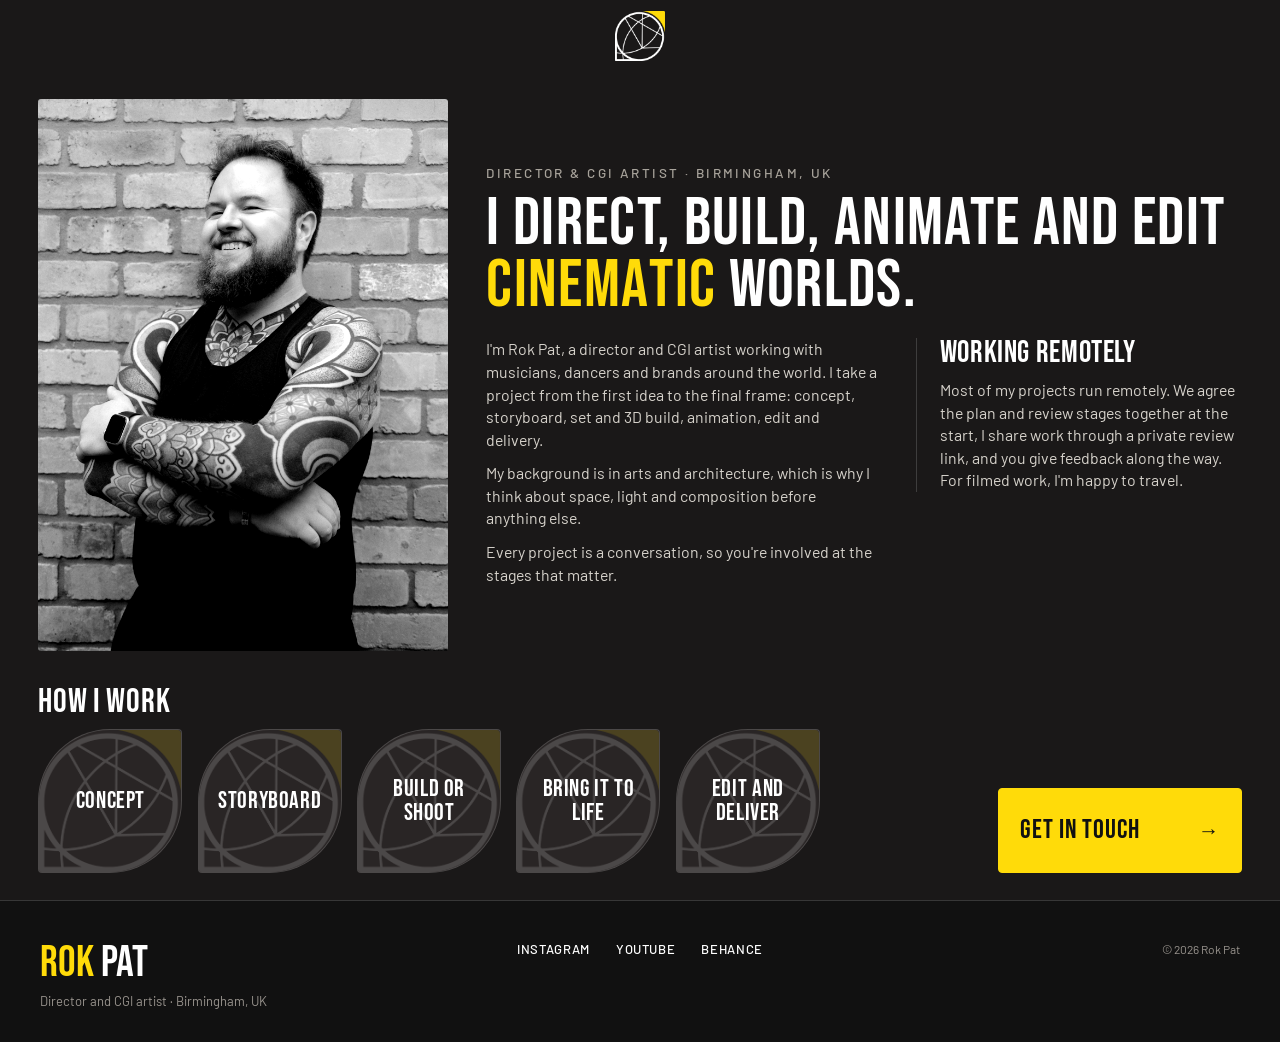
==== about.html @ b235515a "Bring the About process into one desktop screen" ====
<!doctype html>
<html lang="en">
<head>
  <meta charset="utf-8" />
  <meta name="viewport" content="width=device-width, initial-scale=1, viewport-fit=cover" />
  <meta name="theme-color" content="#1A1818" />
  <meta name="description" content="About Rok Pat, director and CGI artist based in Birmingham, UK." />
  <title>About | Rok Pat</title>
  <link rel="canonical" href="https://goreadyconsulting.github.io/Rokpat/about.html" />
  <meta property="og:type" content="website" />
  <meta property="og:site_name" content="Rok Pat" />
  <meta property="og:title" content="About | Rok Pat" />
  <meta property="og:description" content="Meet Rok Pat, a Birmingham-based director and CGI artist, and learn about his process." />
  <meta property="og:url" content="https://goreadyconsulting.github.io/Rokpat/about.html" />
  <meta property="og:image" content="https://goreadyconsulting.github.io/Rokpat/assets/share/about.jpg" />
  <meta property="og:image:width" content="1200" />
  <meta property="og:image:height" content="630" />
  <meta property="og:image:alt" content="Black-and-white portrait of Rok Pat" />
  <meta name="twitter:card" content="summary_large_image" />
  <link rel="preconnect" href="https://fonts.googleapis.com">
  <link rel="preconnect" href="https://fonts.gstatic.com" crossorigin>
  <link href="https://fonts.googleapis.com/css2?family=Bebas+Neue&family=Barlow:wght@400;500;600&display=swap" rel="stylesheet">
  <link rel="stylesheet" href="style.css" />
  <link rel="stylesheet" href="about.css?v=20261108-process" />
  <link rel="stylesheet" href="desktop.css?v=20261107-desktop" />
</head>
<body class="about-page">
  <header class="site-header about-header">
    <nav class="about-nav" aria-label="Primary navigation">
      <div class="about-nav-group">
        <a href="work.html">Work</a>
        <a href="index.html#services">Services</a>
        <a href="about.html" aria-current="page">About</a>
      </div>
      <a class="about-mark" href="index.html" aria-label="Rok Pat home"><img src="assets/brand/rp-symbol.png" alt="Rok Pat" /></a>
      <div class="about-nav-group about-nav-right">
        <a href="index.html#clients">Clients</a>
        <a href="contact.html">Contact</a>
      </div>
    </nav>
    <button class="menu-button" type="button" aria-label="Open menu" aria-expanded="false"><span></span><span></span></button>
  </header>

  <div class="mobile-menu" aria-hidden="true">
    <a href="work.html">Work</a>
    <a href="index.html#services">Services</a>
    <a href="about.html">About</a>
    <a href="index.html#clients">Clients</a>
    <a href="contact.html">Contact</a>
  </div>

  <main>
    <section class="about-intro">
      <figure class="about-portrait" aria-label="Portrait of Rok Pat">
        <img src="assets/rok-pat-artist.jpg" width="1500" height="2020" alt="Rok Pat standing with crossed arms against a brick wall" />
      </figure>
      <div class="about-content">
        <header class="about-copy">
          <p class="about-eyebrow">Director &amp; CGI Artist · Birmingham, UK</p>
          <h1>I direct, build, animate and edit <em>cinematic</em> worlds.</h1>
        </header>
        <div class="about-bio">
          <p>I'm Rok Pat, a director and CGI artist working with musicians, dancers and brands around the world. I take a project from the first idea to the final frame: concept, storyboard, set and 3D build, animation, edit and delivery.</p>
          <p>My background is in arts and architecture, which is why I think about space, light and composition before anything else.</p>
          <p>Every project is a conversation, so you're involved at the stages that matter.</p>
        </div>
        <section class="about-remote" aria-labelledby="about-remote-title">
          <h2 id="about-remote-title">Working remotely</h2>
          <p>Most of my projects run remotely. We agree the plan and review stages together at the start, I share work through a private review link, and you give feedback along the way. For filmed work, I'm happy to travel.</p>
        </section>
      </div>

      <section class="about-process" aria-labelledby="about-process-title">
        <h2 id="about-process-title">How I work</h2>
        <ol class="process-steps" role="list">
          <li class="process-step" style="--step:0" tabindex="0" aria-labelledby="process-concept" aria-describedby="process-concept-detail">
            <div class="process-card">
              <h3 class="process-front" id="process-concept"><span>Concept</span></h3>
              <p class="process-back" id="process-concept-detail">We talk through your idea, references and goals.</p>
            </div>
          </li>
          <li class="process-step" style="--step:1" tabindex="0" aria-labelledby="process-storyboard" aria-describedby="process-storyboard-detail">
            <div class="process-card">
              <h3 class="process-front" id="process-storyboard"><span>Storyboard</span></h3>
              <p class="process-back" id="process-storyboard-detail">We map out the story before anything is built.</p>
            </div>
          </li>
          <li class="process-step" style="--step:2" tabindex="0" aria-labelledby="process-build" aria-describedby="process-build-detail">
            <div class="process-card">
              <h3 class="process-front" id="process-build"><span>Build or shoot</span></h3>
              <p class="process-back" id="process-build-detail">I build sets in 3D or in real life and shoot the footage.</p>
            </div>
          </li>
          <li class="process-step" style="--step:3" tabindex="0" aria-labelledby="process-animation" aria-describedby="process-animation-detail">
            <div class="process-card">
              <h3 class="process-front" id="process-animation"><span>Bring it to life</span></h3>
              <p class="process-back" id="process-animation-detail">I add animation, VFX, camera and lighting.</p>
            </div>
          </li>
          <li class="process-step" style="--step:4" tabindex="0" aria-labelledby="process-delivery" aria-describedby="process-delivery-detail">
            <div class="process-card">
              <h3 class="process-front" id="process-delivery"><span>Edit and deliver</span></h3>
              <p class="process-back" id="process-delivery-detail">I make the final edit in the formats you need.</p>
            </div>
          </li>
        </ol>
      </section>

      <a class="about-cta" href="contact.html" aria-label="Get in touch. Let's create together">
        <span class="about-cta-turn" aria-hidden="true">
          <span class="about-cta-face about-cta-front">Get in touch <span>→</span></span>
          <span class="about-cta-face about-cta-back">Let's create together <span>→</span></span>
        </span>
      </a>
    </section>
  </main>

  <footer class="about-footer">
    <div><strong><span>ROK</span> PAT</strong><small>Director and CGI artist · Birmingham, UK</small></div>
    <nav aria-label="Social links"><a href="https://www.instagram.com/rokpat.vc/" target="_blank" rel="noreferrer">Instagram</a><a href="https://www.youtube.com/c/RokPat" target="_blank" rel="noreferrer">YouTube</a><a href="https://www.behance.net/rokpat" target="_blank" rel="noreferrer">Behance</a></nav>
    <span>© <span data-copyright-year>2026</span> Rok Pat</span>
  </footer>

  <script src="site.js?v=20261107-desktop"></script>
</body>
</html>
---- style.css ----
:root{
  --bg:#f4f1ea;
  --ink:#111;
  --muted:#6f6b64;
  --line:#d7d2c9;
  --panel:#e9e4dc;
  --sans:"Montserrat",Arial,Helvetica,sans-serif;
  --ease:cubic-bezier(.22,.75,.22,1);
  --header:76px;
}
*{box-sizing:border-box}
html{scroll-behavior:smooth;background:var(--bg)}
body{margin:0;background:var(--bg);color:var(--ink);font-family:var(--sans);font-size:16px;line-height:1.4;overflow-x:hidden}
body.menu-open,body.modal-open{overflow:hidden}
a{color:inherit;text-decoration:none}
button,input,select,textarea{font:inherit;color:inherit}
button{cursor:pointer}
img{display:block;width:100%;height:100%;object-fit:cover}
::selection{background:var(--ink);color:var(--bg)}
.shell{width:min(calc(100% - 48px),1580px);margin-inline:auto}
.section{padding-top:82px}

.site-header{height:var(--header);width:100%;padding:0 24px;display:grid;grid-template-columns:auto 1fr;align-items:center;gap:36px;position:fixed;top:0;left:0;z-index:100;background:rgba(244,241,234,.94);backdrop-filter:blur(14px);border-bottom:1px solid rgba(17,17,17,.09);transition:box-shadow .25s var(--ease)}
.site-header.is-scrolled{box-shadow:0 8px 28px rgba(17,17,17,.05)}
.brand{font-weight:700;letter-spacing:.08em;font-size:13px;white-space:nowrap}
.nav{justify-self:end;display:flex;gap:22px;text-transform:uppercase;font-size:9px;letter-spacing:.1em;align-items:center}
.nav a{position:relative;padding:6px 0;white-space:nowrap}
.nav a:after{content:"";position:absolute;left:0;bottom:0;width:100%;height:1px;background:currentColor;transform:scaleX(0);transform-origin:right;transition:transform .3s var(--ease)}
.nav a:hover:after{transform:scaleX(1);transform-origin:left}
.menu-button{display:none;background:none;border:0;padding:8px;width:38px;height:38px}
.menu-button span{display:block;height:1px;background:var(--ink);margin:8px 0;transition:transform .3s var(--ease)}
.mobile-menu{position:fixed;inset:0;background:var(--ink);color:var(--bg);z-index:90;padding:104px 24px 28px;display:flex;flex-direction:column;transform:translateY(-100%);transition:transform .45s var(--ease);pointer-events:none}
.mobile-menu.is-open{transform:none;pointer-events:auto}
.mobile-menu a{font-size:clamp(30px,8vw,58px);font-weight:600;letter-spacing:-.045em;border-bottom:1px solid rgba(244,241,234,.18);padding:12px 0}

.reveal{opacity:0;transform:translateY(14px);transition:opacity .6s var(--ease),transform .6s var(--ease)}
.reveal.is-visible{opacity:1;transform:none}

.hero{padding-top:calc(var(--header) + 18px)}
.hero-grid{height:calc(100dvh - var(--header) - 34px);min-height:610px;max-height:920px;display:grid;grid-template-columns:repeat(12,minmax(0,1fr));grid-template-rows:repeat(2,minmax(0,1fr));gap:9px}
.hero-identity{grid-column:1/4;grid-row:1/3;background:var(--ink);color:var(--bg);padding:clamp(22px,2.6vw,44px);display:flex;flex-direction:column;justify-content:space-between;overflow:hidden}
.location,.role{margin:0;text-transform:uppercase;font-size:9px;letter-spacing:.14em;color:rgba(244,241,234,.62)}
.hero-identity h1{font-size:clamp(76px,9vw,162px);line-height:.72;letter-spacing:-.075em;font-weight:700;margin:auto 0 auto -5px}
.role{line-height:1.65;max-width:250px}
.hero-card{position:relative;overflow:hidden;border:0;padding:0;background:#161616;text-align:left;min-width:0}
.hero-card:after{content:"";position:absolute;inset:0;background:linear-gradient(180deg,transparent 46%,rgba(0,0,0,.62));pointer-events:none}
.hero-card img{transition:transform .75s var(--ease),filter .75s var(--ease);filter:saturate(.92)}
.hero-card:hover img{transform:scale(1.024);filter:saturate(1)}
.hero-main{grid-column:4/10;grid-row:1/3}
.hero-a{grid-column:10/13;grid-row:1/2}
.hero-b{grid-column:10/12;grid-row:2/3}
.hero-c{grid-column:12/13;grid-row:2/3}
.hero-card-meta{position:absolute;left:15px;right:15px;bottom:13px;z-index:2;color:#fff;display:flex;justify-content:space-between;align-items:flex-end;gap:12px}
.hero-card-meta strong{font-size:11px;font-weight:600;letter-spacing:-.01em}
.hero-card-meta small{font-size:7px;text-transform:uppercase;letter-spacing:.1em;color:rgba(255,255,255,.72);text-align:right}
.hero-small .hero-card-meta{display:block}
.hero-small .hero-card-meta small{display:block;text-align:left;margin-top:4px}
.hero-c .hero-card-meta small{display:none}
.hero-play{position:absolute;top:15px;right:15px;z-index:2;color:white;font-size:8px;text-transform:uppercase;letter-spacing:.11em;border-bottom:1px solid rgba(255,255,255,.65);padding-bottom:2px}

.section-head{border-top:1px solid var(--ink);padding-top:12px;margin-bottom:18px;display:flex;align-items:flex-end;justify-content:space-between;gap:24px}
.section-head h2{font-size:clamp(34px,4vw,64px);line-height:1;font-weight:600;letter-spacing:-.045em;margin:0}
.section-head>a,.work-tools>a{font-size:9px;text-transform:uppercase;letter-spacing:.1em;border-bottom:1px solid currentColor;padding-bottom:3px}
.work-tools{display:flex;align-items:center;gap:24px}
.filters{display:flex;align-items:center;gap:8px;flex-wrap:wrap}
.filter-button{border:1px solid var(--line);background:transparent;padding:6px 9px;font-size:8px;text-transform:uppercase;letter-spacing:.09em}
.filter-button.is-active{background:var(--ink);color:var(--bg);border-color:var(--ink)}

.work-browser{position:relative;min-height:680px;background:#0b0b0b;color:#fff;overflow:hidden}
.work-preview{position:absolute;inset:0;overflow:hidden;background:#0b0b0b}
.work-preview img,.work-preview iframe{position:absolute;inset:0;width:100%;height:100%;border:0;object-fit:cover}
.work-preview img{opacity:1;transform:scale(1.01);transition:opacity .35s ease,transform 1.2s var(--ease)}
.work-preview iframe{opacity:0;pointer-events:none;transition:opacity .35s ease;transform:scale(1.18)}
.work-preview.is-video img{opacity:0}
.work-preview.is-video iframe{opacity:1}
.work-preview-shade{position:absolute;inset:0;background:linear-gradient(90deg,rgba(0,0,0,.86) 0%,rgba(0,0,0,.72) 38%,rgba(0,0,0,.28) 64%,rgba(0,0,0,.42) 100%),linear-gradient(180deg,rgba(0,0,0,.08),rgba(0,0,0,.42));z-index:1}
.work-list{position:relative;z-index:2;min-height:680px;padding-top:86px;padding-bottom:120px;display:flex;flex-direction:column;justify-content:center;align-items:flex-start}
.work-row{width:min(760px,58%);border:0;border-bottom:1px solid rgba(255,255,255,.22);background:transparent;color:rgba(255,255,255,.5);padding:18px 0;display:grid;grid-template-columns:minmax(0,1fr) 190px 44px;gap:20px;align-items:center;text-align:left;transition:color .25s ease,padding-left .25s var(--ease),opacity .25s ease}
.work-row:first-child{border-top:1px solid rgba(255,255,255,.22)}
.work-row:hover,.work-row:focus-visible,.work-row.is-active{color:#fff;padding-left:12px;outline:none}
.work-row.is-filtered{display:none}
.work-row-title{font-size:clamp(25px,2.8vw,46px);letter-spacing:-.045em;font-weight:500;line-height:1}
.work-row span:nth-child(2),.work-row span:nth-child(3){font-size:8px;text-transform:uppercase;letter-spacing:.11em}
.work-preview-meta{position:absolute;z-index:3;left:50%;transform:translateX(-50%);bottom:24px;display:flex;justify-content:space-between;align-items:flex-end;color:#fff;pointer-events:none}
.work-preview-meta>div{margin-left:auto;margin-right:24px;text-align:right;max-width:360px}
.work-preview-meta strong{display:block;font-size:17px;font-weight:600;letter-spacing:-.02em}
.work-preview-meta span{display:block;margin-top:5px;font-size:8px;text-transform:uppercase;letter-spacing:.11em;color:rgba(255,255,255,.62)}
.preview-play{pointer-events:auto;border:1px solid rgba(255,255,255,.55);background:rgba(0,0,0,.28);color:#fff;padding:11px 15px;text-transform:uppercase;font-size:8px;letter-spacing:.11em;backdrop-filter:blur(8px)}
.mobile-work{display:none}

.service-grid{display:grid;grid-template-columns:repeat(5,minmax(0,1fr));border-top:1px solid var(--line);border-left:1px solid var(--line)}
.service-card{min-height:176px;padding:18px;display:flex;flex-direction:column;justify-content:space-between;border-right:1px solid var(--line);border-bottom:1px solid var(--line)}
.service-card h3{font-size:clamp(19px,1.8vw,28px);line-height:1.05;letter-spacing:-.035em;font-weight:500;margin:0}
.service-card p{font-size:11px;line-height:1.55;color:var(--muted);margin:36px 0 0;max-width:210px}

.client-grid{display:grid;grid-template-columns:repeat(4,1fr);border-top:1px solid var(--line);border-left:1px solid var(--line)}
.client-grid>div{min-height:86px;display:flex;align-items:center;padding:16px;border-right:1px solid var(--line);border-bottom:1px solid var(--line);font-size:12px;font-weight:600;letter-spacing:-.015em}
.collab-grid{display:grid;grid-template-columns:1fr 1fr;gap:9px;margin-top:9px}
.collab-feature{display:block}
.collab-image{aspect-ratio:16/8;overflow:hidden;background:#ddd}
.collab-image img{transition:transform .65s var(--ease)}
.collab-feature:hover img{transform:scale(1.018)}
.collab-meta{display:flex;justify-content:space-between;gap:20px;padding:10px 0 0;border-top:1px solid var(--line);margin-top:8px}
.collab-meta strong{font-size:13px}
.collab-meta span{font-size:8px;text-transform:uppercase;letter-spacing:.1em;color:var(--muted)}

.testimonials{margin-top:82px;padding:0 0 82px;background:var(--ink);color:var(--bg)}
.testimonials .section-head{border-top-color:rgba(244,241,234,.25)}
.testimonial-stage{min-height:360px;position:relative;padding:30px 0 70px}
.testimonial{position:absolute;inset:30px 0 70px;display:flex;flex-direction:column;justify-content:center;opacity:0;transform:translateY(8px);pointer-events:none;transition:opacity .35s ease,transform .35s var(--ease)}
.testimonial.is-active{opacity:1;transform:none;pointer-events:auto}
.testimonial blockquote{margin:0;max-width:1120px;font-size:clamp(38px,5.5vw,88px);line-height:.98;letter-spacing:-.055em;font-weight:500}
.testimonial p{margin:24px 0 0;font-size:9px;text-transform:uppercase;letter-spacing:.11em;color:rgba(244,241,234,.55)}
.testimonial-controls{position:absolute;right:0;bottom:0;display:flex;gap:8px}
.testimonial-controls button{width:42px;height:42px;border:1px solid rgba(244,241,234,.28);background:transparent;color:var(--bg);font-size:15px}

.about{padding-bottom:82px;display:grid;grid-template-columns:5fr 7fr;gap:9px}
.about-image{min-height:540px;max-height:720px;overflow:hidden;background:var(--panel)}
.about-panel{background:var(--ink);color:var(--bg);padding:clamp(28px,4vw,66px);display:flex;flex-direction:column;justify-content:space-between;min-height:540px}
.about-kicker{margin:0 0 18px;text-transform:uppercase;font-size:9px;letter-spacing:.14em;color:rgba(244,241,234,.55)}
.about-panel h2{margin:0 0 24px;font-size:clamp(54px,7vw,112px);line-height:.84;letter-spacing:-.065em;font-weight:600}
.about-panel>div>p:not(.about-kicker){font-size:clamp(17px,1.7vw,26px);line-height:1.45;letter-spacing:-.025em;margin:0;max-width:680px;color:rgba(244,241,234,.84)}
.about-secondary{font-size:13px!important;line-height:1.65!important;letter-spacing:0!important;color:rgba(244,241,234,.58)!important;margin-top:24px!important;max-width:560px!important}
.about-meta{display:grid;grid-template-columns:repeat(2,minmax(0,1fr));border-top:1px solid rgba(244,241,234,.18);margin-top:48px}
.about-meta a{padding:13px 0;border-bottom:1px solid rgba(244,241,234,.18);font-size:9px;text-transform:uppercase;letter-spacing:.11em}
.about-meta a:nth-child(even){text-align:right}

.contact-band{background:var(--panel);border-block:1px solid var(--line)}
.contact-band-inner{min-height:148px;display:grid;grid-template-columns:120px 1fr auto;gap:30px;align-items:center}
.contact-band-inner>span,.contact-band-inner>a:last-child{font-size:9px;text-transform:uppercase;letter-spacing:.11em;color:var(--muted)}
.contact-band-inner>a:nth-child(2){font-size:clamp(24px,4.7vw,70px);letter-spacing:-.055em;font-weight:500;overflow-wrap:anywhere}
.contact-band-inner>a:last-child{border-bottom:1px solid currentColor;padding-bottom:3px;color:var(--ink)}
.footer{min-height:82px;display:grid;grid-template-columns:1fr auto auto;gap:30px;align-items:center}
.footer span{font-size:8px;text-transform:uppercase;letter-spacing:.1em;color:var(--muted)}

.video-modal{width:100vw;max-width:none;height:100dvh;max-height:none;border:0;padding:0;margin:0;background:rgba(8,8,8,.98);color:#fff}
.video-modal::backdrop{background:rgba(0,0,0,.88)}
.video-wrap{width:min(calc(100% - 64px),1320px);aspect-ratio:16/9;position:absolute;left:50%;top:50%;transform:translate(-50%,-50%);background:#000}
.video-wrap iframe{border:0;width:100%;height:100%}
.modal-close{position:absolute;right:28px;top:26px;z-index:3;background:none;border:0;color:#fff;text-transform:uppercase;letter-spacing:.12em;font-size:10px}
#modal-title{position:absolute;left:32px;bottom:24px;margin:0;text-transform:uppercase;letter-spacing:.1em;font-size:10px;color:rgba(255,255,255,.6)}

.contact-page{min-height:100dvh;padding-top:var(--header);display:flex;flex-direction:column}
.contact-main{flex:1;padding-top:5vh;padding-bottom:60px;display:grid;grid-template-columns:.8fr 1.2fr;gap:8vw;align-items:start}
.contact-title{font-size:clamp(72px,11vw,185px);line-height:.8;letter-spacing:-.075em;font-weight:700;margin:0}
.contact-side{display:grid;grid-template-columns:1fr;gap:34px}
.contact-details{border-top:1px solid var(--ink)}
.contact-row{display:grid;grid-template-columns:110px 1fr;gap:20px;padding:18px 0;border-bottom:1px solid var(--line)}
.contact-row span{font-size:9px;text-transform:uppercase;letter-spacing:.11em;color:var(--muted)}
.contact-row a,.contact-row p{font-size:clamp(16px,1.7vw,23px);margin:0;letter-spacing:-.025em}
.contact-form{border-top:1px solid var(--ink);padding-top:18px;display:grid;grid-template-columns:1fr 1fr;gap:18px 12px}
.form-field{display:flex;flex-direction:column;gap:7px}
.form-field.full{grid-column:1/-1}
.form-field label{font-size:8px;text-transform:uppercase;letter-spacing:.1em;color:var(--muted)}
.form-field input,.form-field select,.form-field textarea{width:100%;border:0;border-bottom:1px solid var(--line);background:transparent;padding:10px 0;border-radius:0;outline:none}
.form-field textarea{min-height:110px;resize:vertical}
.form-submit{grid-column:1/-1;border:1px solid var(--ink);background:var(--ink);color:var(--bg);padding:13px 18px;text-transform:uppercase;font-size:9px;letter-spacing:.11em;justify-self:start}
.contact-back{position:fixed;left:24px;bottom:22px;font-size:9px;text-transform:uppercase;letter-spacing:.11em}

@media (min-width:1600px){
  .shell{width:min(calc(100% - 72px),1780px)}
  .hero-grid{max-height:980px;gap:11px}
  .work-browser,.work-list{min-height:760px}
  .work-row{width:min(840px,55%)}
  .service-card{min-height:190px}
  .client-grid>div{min-height:96px}
}

@media (min-width:768px) and (max-width:1199px){
  :root{--header:70px}
  .shell{width:min(calc(100% - 32px),1160px)}
  .site-header{padding:0 16px;grid-template-columns:1fr auto}
  .nav{display:none}
  .menu-button{display:block;justify-self:end}
  .hero{padding-top:calc(var(--header) + 12px)}
  .hero-grid{height:auto;min-height:0;max-height:none;grid-template-columns:repeat(8,1fr);grid-template-rows:220px 240px 210px;gap:8px}
  .hero-identity{grid-column:1/4;grid-row:1/2;padding:20px}
  .hero-identity h1{font-size:clamp(70px,11vw,108px);margin:20px 0 0 -3px}
  .role{font-size:8px}
  .hero-main{grid-column:4/9;grid-row:1/3}
  .hero-a{grid-column:1/3;grid-row:2/3}
  .hero-b{grid-column:3/4;grid-row:2/3}
  .hero-c{grid-column:1/4;grid-row:3/4}
  .hero-c .hero-card-meta small{display:block}
  .hero-card-meta{left:11px;right:11px;bottom:10px}
  .section{padding-top:62px}
  .section-head{align-items:flex-start}
  .work-tools{align-items:flex-end;flex-direction:column;gap:10px}
  .work-browser,.work-list{min-height:590px}
  .work-list{padding-top:58px;padding-bottom:100px}
  .work-row{width:52%;grid-template-columns:minmax(0,1fr) 90px 34px;padding:15px 0;gap:12px}
  .work-row-title{font-size:clamp(20px,3.4vw,34px)}
  .work-row span:nth-child(2){font-size:7px}
  .work-preview-shade{background:linear-gradient(90deg,rgba(0,0,0,.88) 0%,rgba(0,0,0,.72) 44%,rgba(0,0,0,.24) 72%,rgba(0,0,0,.38) 100%)}
  .service-grid{grid-template-columns:repeat(3,1fr)}
  .service-card{min-height:145px}
  .client-grid{grid-template-columns:repeat(2,1fr)}
  .collab-image{aspect-ratio:4/3}
  .testimonial-stage{min-height:300px}
  .about{grid-template-columns:1fr 1fr;padding-bottom:62px}
  .about-image,.about-panel{min-height:470px}
  .contact-main{grid-template-columns:1fr;gap:44px;padding-top:5vh}
}

@media (max-width:767px){
  :root{--header:64px}
  .shell{width:calc(100% - 24px)}
  .site-header{height:var(--header);padding:0 12px;grid-template-columns:1fr auto}
  .nav{display:none}
  .menu-button{display:block;justify-self:end}
  .mobile-menu{padding:90px 16px 24px}
  .mobile-menu a{font-size:clamp(28px,8.8vw,46px);padding:10px 0}
  .hero{padding-top:calc(var(--header) + 10px)}
  .hero-grid{height:auto;min-height:0;max-height:none;display:grid;grid-template-columns:1fr 1fr;grid-template-rows:auto;gap:6px}
  .hero-identity{grid-column:1/-1;grid-row:auto;min-height:250px;padding:20px}
  .hero-identity h1{font-size:clamp(86px,28vw,150px);margin:20px 0 12px -4px}
  .hero-main{grid-column:1/-1;grid-row:auto;aspect-ratio:4/5}
  .hero-a,.hero-b,.hero-c{grid-column:auto;grid-row:auto;aspect-ratio:1/1}
  .hero-c{grid-column:1/-1;aspect-ratio:16/9}
  .hero-card-meta{left:10px;right:10px;bottom:9px}
  .hero-card-meta strong{font-size:10px}
  .hero-card-meta small{font-size:6px}
  .hero-play{top:10px;right:10px}

  .section{padding-top:52px}
  .section-head{align-items:flex-start;gap:14px;margin-bottom:14px}
  .section-head h2{font-size:clamp(31px,10vw,46px)}
  .work-tools{display:block;text-align:right}
  .filters{display:none}
  .work-browser{display:none}
  .mobile-work{display:flex;overflow-x:auto;gap:8px;margin-right:-12px;padding-right:12px;scroll-snap-type:x mandatory;scrollbar-width:none}
  .mobile-work::-webkit-scrollbar{display:none}
  .mobile-work-card{flex:0 0 86vw;scroll-snap-align:start}
  .mobile-media{position:relative;aspect-ratio:4/5;overflow:hidden;background:#111}
  .mobile-media img{position:absolute;inset:0;z-index:1}
  .mobile-media iframe{position:absolute;inset:0;width:100%;height:100%;border:0;z-index:3;background:#000}
  .mobile-inline-play{position:absolute;z-index:2;left:50%;top:50%;transform:translate(-50%,-50%);border:1px solid rgba(255,255,255,.68);background:rgba(0,0,0,.32);color:white;width:64px;height:64px;border-radius:50%;text-transform:uppercase;font-size:8px;letter-spacing:.11em;backdrop-filter:blur(8px)}
  .mobile-media.is-playing .mobile-inline-play,.mobile-media.is-playing img{display:none}
  .mobile-work-meta{display:grid;grid-template-columns:1fr auto;gap:4px 14px;border-top:1px solid var(--line);padding-top:9px;margin-top:8px}
  .mobile-work-meta h3{margin:0;font-size:15px;font-weight:600;letter-spacing:-.025em}
  .mobile-work-meta span{font-size:7px;text-transform:uppercase;letter-spacing:.1em;color:var(--muted)}
  .mobile-work-meta span:first-of-type{grid-column:1/2}
  .mobile-work-meta span:last-child{grid-column:2/3;grid-row:1/2}

  .service-grid{display:flex;overflow-x:auto;border-left:0;gap:7px;scroll-snap-type:x mandatory;scrollbar-width:none}
  .service-grid::-webkit-scrollbar{display:none}
  .service-card{flex:0 0 78vw;min-height:170px;scroll-snap-align:start;border-left:1px solid var(--line)}
  .service-card p{font-size:11px}
  .client-grid{grid-template-columns:1fr 1fr;border-left:1px solid var(--line)}
  .client-grid>div{min-height:78px;font-size:10px;padding:12px}
  .collab-grid{grid-template-columns:1fr;gap:24px;margin-top:24px}
  .collab-image{aspect-ratio:4/3}
  .collab-meta{display:block}
  .collab-meta span{display:block;margin-top:4px}
  .testimonials{margin-top:52px;padding-bottom:52px}
  .testimonial-stage{min-height:300px;padding-bottom:58px}
  .testimonial{width:100%}
  .testimonial blockquote{font-size:clamp(34px,11vw,58px)}
  .testimonial-controls{left:0;right:auto}
  .about{grid-template-columns:1fr;padding-bottom:52px;gap:7px}
  .about-image{min-height:0;max-height:none;aspect-ratio:1/1}
  .about-panel{min-height:440px;padding:24px}
  .about-panel h2{font-size:clamp(54px,18vw,82px)}
  .about-meta{margin-top:36px}
  .contact-band-inner{min-height:174px;display:flex;flex-direction:column;align-items:flex-start;justify-content:center;gap:10px}
  .contact-band-inner>a:nth-child(2){font-size:clamp(24px,8vw,38px)}
  .footer{min-height:92px;grid-template-columns:1fr auto;gap:12px}
  .footer span:nth-child(2){display:none}
  .video-wrap{width:calc(100% - 16px)}
  #modal-title{left:12px;bottom:14px}
  .modal-close{right:12px;top:14px}
  .contact-page{padding-top:var(--header)}
  .contact-main{grid-template-columns:1fr;gap:36px;padding-top:34px;padding-bottom:90px}
  .contact-title{font-size:clamp(70px,24vw,120px)}
  .contact-row{grid-template-columns:76px 1fr;gap:12px;padding:15px 0}
  .contact-form{grid-template-columns:1fr}
  .form-field.full,.form-submit{grid-column:1}
  .contact-back{left:12px;bottom:12px}
}

@media (prefers-reduced-motion:reduce){
  html{scroll-behavior:auto}
  .reveal{opacity:1;transform:none;transition:none}
  .hero-card img,.collab-image img,.work-preview img{transition:none}
  .work-preview iframe{display:none}
}


/* V6 spatial motion: parallax is structural, not decorative */
@media (min-width:768px) and (prefers-reduced-motion:no-preference){
  .hero-card{overflow:hidden}
  .hero-card img{
    transform:scale(1.09) translate3d(
      var(--mouse-x,0px),
      calc(var(--scroll-y,0px) + var(--mouse-y,0px)),
      0
    );
    will-change:transform;
    transition:filter .6s var(--ease),transform .16s linear;
  }
  .hero-card:hover img{
    transform:scale(1.12) translate3d(
      var(--mouse-x,0px),
      calc(var(--scroll-y,0px) + var(--mouse-y,0px)),
      0
    );
  }
  .hero-identity h1{
    transform:translate3d(0,var(--hero-title-y,0px),0);
    will-change:transform;
  }
  .hero-identity .location{
    transform:translate3d(0,var(--hero-location-y,0px),0);
    will-change:transform;
  }
  .hero-identity .role{
    transform:translate3d(0,var(--hero-role-y,0px),0);
    will-change:transform;
  }

  .work-browser{
    height:320vh;
    min-height:0;
    overflow:visible;
    background:#0b0b0b;
  }
  .work-stage{
    position:sticky;
    top:var(--header);
    height:calc(100dvh - var(--header));
    min-height:580px;
    overflow:hidden;
    background:#0b0b0b;
  }
  .work-preview{inset:-8%;overflow:hidden}
  .work-preview img{
    width:116%;
    height:116%;
    left:-8%;
    top:-8%;
    transform:scale(1.06) translate3d(
      var(--work-mouse-x,0px),
      calc(var(--work-scroll-y,0px) + var(--work-mouse-y,0px)),
      0
    );
    will-change:transform,opacity;
    transition:opacity .35s ease,transform .16s linear;
  }
  .work-preview iframe{
    inset:-8%;
    width:116%;
    height:116%;
    transform:scale(1.08) translate3d(
      var(--work-mouse-x,0px),
      calc(var(--work-scroll-y,0px) + var(--work-mouse-y,0px)),
      0
    );
    will-change:transform,opacity;
    transition:opacity .35s ease,transform .16s linear;
  }
  .work-preview-shade{inset:-1px}

  .work-list{
    position:absolute;
    z-index:2;
    left:50%;
    top:50%;
    width:min(calc(100% - 48px),1580px);
    min-height:0;
    height:auto;
    padding:0;
    display:flex;
    flex-direction:column;
    justify-content:flex-start;
    align-items:flex-start;
    transform:translate3d(-50%,calc(-50% + var(--work-list-y,0px)),0);
    will-change:transform;
  }
  .work-row{
    flex:0 0 auto;
    min-height:78px;
    backdrop-filter:blur(1px);
  }
  .work-row:not(.is-active){opacity:.62}
  .work-row.is-active{opacity:1}
  .work-preview-meta{
    bottom:26px;
  }
}

@media (min-width:1600px) and (prefers-reduced-motion:no-preference){
  .work-list{width:min(calc(100% - 72px),1780px)}
  .work-row{min-height:88px}
}

@media (max-width:767px) and (prefers-reduced-motion:no-preference){
  .mobile-media img{
    transform:scale(1.09) translate3d(0,var(--mobile-parallax-y,0px),0);
    will-change:transform;
    transition:transform .12s linear;
  }
}


/* Show Rok's Play Reel pointer only within the homepage hero */
@media(pointer:fine) and (prefers-reduced-motion:no-preference){
  .home-page .hero-scene,
  .home-page .hero-scene a,
  .home-page .hero-scene button{cursor:none!important}
  .rp-cursor{
    position:fixed;
    left:0;top:0;
    width:60px;height:60px;
    z-index:9999;
    pointer-events:none;
    opacity:0;
    transform:translate3d(-50%,-50%,0) scale(.94);
    transition:opacity .16s ease,transform .2s ease;
    will-change:left,top,opacity,transform;
  }
  .rp-cursor.is-visible{opacity:1}
  .rp-cursor.is-interactive{transform:translate3d(-50%,-50%,0) scale(1.08)}
  .rp-cursor img{width:100%;height:100%;object-fit:contain}
  .rp-cursor.is-hidden{opacity:0}
}
@media(pointer:coarse),(prefers-reduced-motion:reduce){.rp-cursor{display:none!important}}
---- about.css ----
.about-page{
  --bg:#1A1818;
  --ink:#fff;
  --muted:#a8a39b;
  --line:rgba(255,255,255,.16);
  --yellow:#FFDB09;
  --bebas:"Bebas Neue","Arial Narrow",Impact,sans-serif;
  --barlow:"Barlow",Arial,sans-serif;
  background:var(--bg);
  color:var(--ink);
  font-family:var(--barlow);
}
.about-page .site-header.about-header{
  display:block;
  height:72px;
  padding:0 40px;
  background:rgba(18,17,17,.88);
  border-bottom:1px solid rgba(255,255,255,.1);
  backdrop-filter:blur(12px);
}
.about-nav{
  height:100%;
  display:grid;
  grid-template-columns:1fr auto 1fr;
  gap:30px;
  align-items:center;
}
.about-nav-group{display:flex;gap:28px;align-items:center}
.about-nav-right{justify-content:flex-end}
.about-nav-group a{
  color:#fff;
  font:500 14px/1 var(--barlow);
  letter-spacing:.05em;
  text-transform:uppercase;
}
.about-nav-group a:hover,.about-nav-group a[aria-current=page]{color:var(--yellow)}
.about-mark{width:50px;height:50px;display:grid;place-items:center}
.about-mark img{width:100%;height:100%;object-fit:contain}
.about-page .menu-button span{background:#fff}
.about-page .mobile-menu{background:#151414;color:#fff}
.about-intro{
  display:grid;
  align-items:center;
}
.about-portrait{
  margin:0;
  position:relative;
  aspect-ratio:1500/2020;
  overflow:hidden;
  border-radius:3px;
  background:#111;
}
.about-portrait img{width:100%;height:100%;object-fit:cover;filter:saturate(.85) contrast(1.04)}
.about-content{
  min-width:0;
  display:grid;
  gap:clamp(16px,2.4vw,32px);
}
.about-eyebrow{
  margin:0 0 16px;
  color:var(--muted);
  font:500 14px/1.4 var(--barlow);
  letter-spacing:.18em;
  text-transform:uppercase;
}
.about-copy h1{
  margin:0 0 32px;
  color:#fff;
  font:400 82px/.92 var(--bebas);
  letter-spacing:.02em;
  text-transform:uppercase;
}
.about-copy h1 em{font-style:normal;color:var(--yellow)}
.about-bio p,.about-remote p{
  max-width:52ch;
  margin:0 0 20px;
  color:#d6d2cb;
  font:400 clamp(18px,1.3vw,25px)/1.65 var(--barlow);
}
.about-bio p:last-child,.about-remote p{margin-bottom:0}
.about-process h2,.about-remote h2{
  margin:0 0 10px;
  font:400 clamp(26px,4dvh,44px)/1 var(--bebas);
  letter-spacing:.02em;
  text-transform:uppercase;
}
.process-steps{
  --step-gap:clamp(8px,1.2vw,18px);
  display:grid;
  grid-template-columns:repeat(auto-fit,minmax(min(100%,140px),1fr));
  gap:var(--step-gap);
  margin:0;
  padding:0;
  list-style:none;
}
.process-step{min-width:0;position:relative;border-radius:4px;outline-offset:3px}
.process-step:focus-visible{outline:2px solid var(--yellow)}
.process-card{padding:12px;background:#242121;border:1px solid var(--line);border-radius:inherit}
.process-front{
  margin:0 0 6px;
  font:400 clamp(18px,1.9vw,30px)/1 var(--bebas);
  letter-spacing:.025em;
  text-transform:uppercase;
}
.process-back{
  margin:0;
  color:#d6d2cb;
  font:500 clamp(12px,1.15vw,16px)/1.24 var(--barlow);
}
.about-cta{
  justify-self:end;
  width:min(100%,clamp(224px,21vw,310px));
  display:block;
  border-radius:4px;
  perspective:800px;
}
.about-cta-turn{
  display:grid;
  min-height:clamp(72px,7vw,104px);
  transform-style:preserve-3d;
}
.about-cta-face{
  grid-area:1/1;
  display:flex;
  align-items:center;
  justify-content:space-between;
  gap:10px;
  padding:14px clamp(14px,1.6vw,24px);
  border:1px solid var(--yellow);
  border-radius:4px;
  backface-visibility:hidden;
  font:400 clamp(24px,2.2vw,36px)/1 var(--bebas);
  letter-spacing:.035em;
  text-transform:uppercase;
}
.about-cta-front{
  background:var(--yellow);
  color:#111;
}
.about-cta-back{
  background:#242121;
  color:#fff;
  transform:rotateY(180deg);
}
.about-cta-face > span{font:500 .78em/1 var(--barlow)}
.about-cta:focus-visible{outline:2px solid var(--yellow);outline-offset:5px}
.about-cta:is(:hover,:focus-visible) .about-cta-front{background:#fff;border-color:#fff}
@media(min-width:768px) and (prefers-reduced-motion:no-preference){
  .about-cta-turn{animation:about-cta-flip 5.4s cubic-bezier(.35,.08,.24,1) infinite}
  .about-cta:is(:hover,:focus-visible) .about-cta-turn{animation:none}
}
@keyframes about-cta-flip{
  0%,40%{transform:rotateY(0)}
  50%,90%{transform:rotateY(180deg)}
  100%{transform:rotateY(360deg)}
}
.about-footer{
  display:grid;
  grid-template-columns:1fr auto 1fr;
  gap:32px;
  align-items:start;
  padding:40px 40px 32px;
  border-top:1px solid var(--line);
  background:#111;
  color:#fff;
}
.about-footer strong{display:block;font:400 44px/1 var(--bebas)}
.about-footer strong span{color:var(--yellow)}
.about-footer small{display:block;margin-top:7px;color:#99948e;font:400 13px/1.4 var(--barlow)}
.about-footer nav{display:flex;gap:26px}
.about-footer a{font:500 13px/1.3 var(--barlow);letter-spacing:.05em;text-transform:uppercase}
.about-footer a:hover{color:var(--yellow)}
.about-footer>span{text-align:right;color:#99948e;font:400 12px/1.4 var(--barlow)}
@media(min-width:768px){
  .about-intro{
    --intro-top:calc(72px + clamp(10px,1.8dvh,24px));
    --intro-bottom:clamp(20px,3dvh,40px);
    --intro-gap:clamp(14px,2.5dvh,34px);
    --step-size:clamp(88px,16dvh,164px);
    --process-title:clamp(24px,3.8dvh,44px);
    --portrait-max:32vw;
    --portrait-room:calc(100dvh - var(--intro-top) - var(--intro-bottom) - var(--intro-gap) - var(--step-size) - var(--process-title) - 10px);
    grid-template-columns:min(var(--portrait-max),max(120px,calc(var(--portrait-room) * 1500 / 2020))) minmax(0,1fr) clamp(168px,19vw,310px);
    grid-template-rows:1fr auto;
    grid-template-areas:"portrait info info" "process process contact";
    gap:var(--intro-gap) clamp(20px,3vw,72px);
    min-height:100dvh;
    padding:var(--intro-top) clamp(20px,3vw,72px) var(--intro-bottom);
  }
  .about-portrait{grid-area:portrait}
  .about-content{
    grid-area:info;
    grid-template-columns:minmax(0,1.2fr) minmax(0,1fr);
    align-items:start;
    gap:clamp(12px,2.4dvh,32px) clamp(18px,3vw,60px);
  }
  .about-copy{grid-column:1/-1}
  .about-eyebrow{
    margin-bottom:clamp(6px,1.25dvh,14px);
    font-size:clamp(10px,1.5dvh,14px);
  }
  .about-copy h1{
    max-width:1280px;
    margin-bottom:0;
    font-size:clamp(34px,min(5.2vw,8.8dvh),110px);
  }
  .about-bio p,.about-remote p{
    font-size:clamp(14px,min(1.24vw,2.15dvh),22px);
    line-height:1.42;
  }
  .about-bio p:not(:last-child){margin-bottom:clamp(6px,1.25dvh,16px)}
  .about-remote{
    padding-left:clamp(12px,1.8vw,26px);
    border-left:1px solid var(--line);
  }
  .about-remote h2{font-size:clamp(20px,3.4dvh,39px)}
  .about-process{grid-area:process;min-width:0}
  .about-process h2{font-size:var(--process-title)}
  .process-steps{grid-template-columns:repeat(5,minmax(0,var(--step-size)))}
  .about-cta{grid-area:contact;align-self:end;width:100%}
  .about-cta-turn{min-height:clamp(56px,9.5dvh,96px)}
  .about-cta-face{
    padding-block:clamp(8px,1.4dvh,14px);
    font-size:clamp(21px,min(2.1vw,4.5dvh),34px);
  }
}
@media(min-width:768px) and (max-width:1000px) and (max-height:700px){
  .about-intro{--portrait-max:24vw}
  .about-content{column-gap:16px}
}
@media(min-width:768px) and (hover:hover){
  .process-step{perspective:650px;border-radius:50% 4px 50% 4px}
  .process-card{
    display:grid;
    grid-template:minmax(0,1fr) / minmax(0,1fr);
    aspect-ratio:1;
    padding:0;
    border:0;
    background:none;
    transform-style:preserve-3d;
    transition:transform .44s var(--ease);
  }
  .process-front,.process-back{
    grid-area:1/1;
    position:relative;
    display:grid;
    place-items:center;
    margin:0;
    padding:9%;
    border:1px solid var(--line);
    border-radius:inherit;
    backface-visibility:hidden;
    text-align:center;
  }
  .process-front{background:#292525;overflow:hidden}
  .process-front::before{
    content:"";
    position:absolute;
    inset:0;
    background:url("assets/brand/rp-symbol.png") center / contain no-repeat;
    opacity:.16;
  }
  .process-front span{position:relative}
  .process-back{
    border-color:var(--yellow);
    background:var(--yellow);
    color:#111;
    transform:rotateY(180deg);
  }
  .process-step:is(:hover,:focus-visible){z-index:1}
  .process-step:is(:hover,:focus-visible) .process-card{
    transform:translateY(-6px) rotateY(180deg) scale(1.06);
  }
}
@media(min-width:768px) and (hover:hover) and (prefers-reduced-motion:no-preference){
  .process-step{--step-delay:calc(200ms + var(--step) * 100ms)}
  .process-step:first-child{--step-delay:0ms}
  .process-step:not(:first-child){
    animation:process-rollout 560ms var(--ease) var(--step-delay) backwards;
  }
  .process-front{animation:process-yellow 660ms ease-out var(--step-delay) both}
  .process-step:focus-visible{animation:none}
}
@keyframes process-rollout{
  0%{opacity:0;transform:translateX(calc(var(--step) * (-100% - var(--step-gap)))) rotate(-18deg) scale(.82)}
  22%{opacity:1}
  100%{opacity:1;transform:none}
}
@keyframes process-yellow{
  0%,40%{background-color:var(--yellow);border-color:var(--yellow);color:#111}
  100%{background-color:#292525;border-color:var(--line);color:#fff}
}
@media(prefers-reduced-motion:reduce){
  .process-card{transition:none}
  .process-step:is(:hover,:focus-visible) .process-card{
    transform:rotateY(180deg);
  }
}
@media(max-width:767px){
  .about-page .site-header.about-header{display:grid;grid-template-columns:1fr auto;align-items:center;height:64px;padding:0 12px}
  .about-nav{display:block;height:auto;width:max-content}
  .about-nav-group{display:none}
  .about-mark{width:40px;height:40px}
  .about-page .menu-button{display:block;justify-self:end}
  .about-intro{grid-template-columns:1fr;gap:28px;min-height:auto;padding:100px 16px 64px}
  .about-portrait{aspect-ratio:4/3}
  .about-portrait img{object-position:center top}
  .about-copy h1{font-size:52px}
  .about-footer{grid-template-columns:1fr;gap:22px;padding:32px 17px}
  .about-footer nav{flex-wrap:wrap}
  .about-footer>span{text-align:left}
}
---- desktop.css ----
.dance-readable{
  position:absolute;
  width:1px;
  height:1px;
  overflow:hidden;
  clip-path:inset(50%);
  white-space:nowrap;
  user-select:none;
}
.dance-word,.dance-letter,
.hero-name .dance-word,.hero-name .dance-letter{display:inline-block}

@media (min-width:768px) and (hover:hover){
  .site-header.rollout-header:is(.is-scrolled,:not(.is-scrolled)){
    background:none;
    backdrop-filter:none;
    border-bottom-color:transparent;
    isolation:isolate;
  }
  .rollout-header::before{
    content:"";
    position:absolute;
    inset:0;
    z-index:-1;
    background:rgba(17,16,16,.49);
    backdrop-filter:blur(8px);
    border-bottom:1px solid rgba(255,255,255,.1);
    opacity:0;
    transform:scaleX(.05);
    transition:transform .42s var(--ease),opacity .28s ease;
    pointer-events:none;
  }
  .rollout-header nav > div{
    opacity:0;
    transform:translateX(44vw) scaleX(.08);
    transition:transform .42s var(--ease),opacity .28s ease;
    pointer-events:none;
  }
  .rollout-header nav > div:last-child{transform:translateX(-44vw) scaleX(.08)}
  .rollout-header nav > a{position:relative;z-index:1}
  .rollout-header:is(:hover,:has(:focus-visible))::before{opacity:1;transform:none}
  .rollout-header:is(:hover,:has(:focus-visible)) nav > div{
    opacity:1;
    transform:none;
    pointer-events:auto;
  }
  .hero-name-left,.contact-content h1 em{pointer-events:auto}
  [data-photo-trail].is-interactive{
    position:absolute;
    inset:0;
    display:block;
  }
  .cta-floating.is-interactive{opacity:1;transition:none}
  .contact-gallery.is-interactive{z-index:0}
  [data-photo-trail].is-interactive > :is(.contact-photo,img){
    position:absolute;
    width:clamp(96px,12vw,180px);
    height:auto;
    max-height:none;
    aspect-ratio:1;
    margin:0;
    top:0;right:auto;bottom:auto;left:0;
    opacity:0;
    animation:none;
    transform:translate(-50%,-50%);
    box-shadow:0 10px 28px rgba(0,0,0,.32);
  }
  [data-photo-trail].is-interactive img{
    object-fit:cover;
    filter:brightness(.76) saturate(.72) contrast(.89) blur(.55px);
  }
  .contact-gallery.is-interactive .contact-photo img{width:100%;height:100%}
  [data-photo-trail].is-interactive::after{
    content:"";
    position:absolute;
    inset:0;
    background:linear-gradient(145deg,rgba(159,163,177,.065),transparent 52%,rgba(5,5,8,.17));
  }
  .contact-stage:has(.is-interactive){position:static}
}

@media (min-width:768px){
  html:has(.home-page){scroll-snap-type:y proximity}
  .home-page{
    --scene-gutter:clamp(24px,3vw,76px);
    --scene-top:calc(72px + clamp(12px,2dvh,26px));
    --scene-bottom:clamp(16px,4dvh,52px);
    --cave-overlap:clamp(32px,8dvh,68px);
  }
  .home-page main > section,.home-page .home-footer{scroll-snap-align:start}
  .home-page .home-footer{scroll-snap-align:end}
  .home-page .hero-scene,.home-page .cave-bridge,.home-page .bts-reel{
    height:100dvh;
    min-height:0;
  }
  .home-page:has(.cave-bridge.is-parallax):not(.modal-open,.menu-open){overflow-x:clip}
  .home-page .cave-bridge.is-parallax{
    z-index:1;
    height:184dvh;
    overflow:visible;
    background:transparent;
    pointer-events:none;
  }
  .cave-bridge.is-parallax + .featured-work{
    isolation:isolate;
    margin-top:calc(-1 * var(--cave-overlap));
  }
  .cave-bridge.is-parallax .cave-stage{
    position:sticky;
    top:0;
    height:100dvh;
    isolation:isolate;
    background:#050505;
    mask-image:linear-gradient(#000 calc(100% - var(--cave-overlap)),transparent);
  }
  .is-parallax .cave-bg{
    transform:translateY(calc(var(--cave-push,0) * -4dvh)) scale(calc(1.08 + var(--cave-push,0) * .42));
    opacity:calc(var(--cave-open,0) - var(--cave-exit,0) * .65);
    filter:brightness(.85) contrast(1.06);
  }
  .is-parallax .cave-rock{
    inset:auto;
    left:50%;
    width:max(112%,238dvh);
    max-width:none;
  }
  .is-parallax .cave-rock-top{
    bottom:50%;
    left:49%;
    transform:translate3d(-50%,calc(23% - var(--cave-open,0) * 49dvh + var(--cave-exit,0) * 30dvh),0)
      rotate(180deg) scale(calc(1 + var(--cave-push,0) * .14));
  }
  .is-parallax .cave-rock-bottom{
    top:50%;
    left:53%;
    filter:brightness(.86);
    transform:translate3d(-50%,calc(-23% + var(--cave-open,0) * 48dvh - var(--cave-exit,0) * 58dvh),0)
      scale(calc(1 + var(--cave-push,0) * .19));
  }
  .is-parallax .cave-stage::after{
    content:"";
    position:absolute;
    inset:0;
    z-index:3;
    background:radial-gradient(ellipse at 50% 46%,transparent 37%,rgba(4,5,7,.54) 100%);
    pointer-events:none;
  }
  .home-page .hero-name{
    top:max(var(--scene-top),17dvh);
    font-size:clamp(108px,min(14vw,27dvh),286px);
  }
  .home-page .featured-work,.home-page .home-cta{
    height:auto;
    min-height:100dvh;
    max-height:none;
  }
  .home-page .featured-inner{
    display:grid;
    grid-template:
      "title title title" auto
      "list list list" 1fr
      ". more meta" auto / minmax(0,1fr) auto minmax(0,1fr);
    gap:clamp(14px,3dvh,36px);
    align-items:center;
    width:auto;
    height:auto;
    min-height:100dvh;
    padding:var(--scene-top) var(--scene-gutter) var(--scene-bottom);
  }
  .home-page .featured-heading,.home-page .featured-more,.home-page .featured-meta{position:static}
  .home-page .featured-heading,.home-page .brand-section-title h2,.home-page .clients-title h2{
    font-size:clamp(53px,min(6vw,10dvh),118px);
  }
  .featured-heading{grid-area:title}
  .home-page .featured-list{grid-area:list;padding-top:0}
  .home-page .featured-item span{font-size:clamp(28px,min(3vw,5dvh),52px)}
  .home-page .featured-more{grid-area:more;transform:none}
  .home-page .featured-meta{grid-area:meta;justify-self:end;text-align:right}
  .home-page .services.shell{
    display:grid;
    grid-template-rows:auto minmax(300px,1fr);
    width:100%;
    min-height:100dvh;
    padding:var(--scene-top) var(--scene-gutter) var(--scene-bottom);
  }
  .home-page .services .service-panels{height:auto;min-height:0}
  .home-page .bts-reel{margin-top:0;border-top:clamp(16px,3dvh,44px) solid var(--brand-bg)}
  .home-page .clients-testimonials{
    min-height:100dvh;
    padding-top:var(--scene-top);
    padding-bottom:var(--scene-bottom);
  }
  .home-page .clients-testimonials .shell{width:calc(100% - 2 * var(--scene-gutter))}
  .home-page .clients-title h2{margin-bottom:clamp(10px,2dvh,30px)}
  .home-page .logo-track a{flex-basis:clamp(108px,9vw,144px);height:clamp(53px,8dvh,80px)}
  .logo-window.is-looping{scroll-snap-type:none;scroll-behavior:auto}
  .logo-window.is-looping .logo-track{min-width:0;justify-content:flex-start}
  .home-page .testimonial-carousel{min-height:0;padding-top:clamp(14px,4dvh,54px)}
  .home-page .testimonial-stage{height:auto}
  .home-page .testimonial-card{padding:clamp(14px,2.5dvh,26px)}
  .home-page .testimonial-card.is-center{
    position:relative;
    display:flex;
    flex-direction:column;
    height:auto;
    min-height:clamp(200px,37dvh,440px);
  }
  .home-page .testimonial-card h3{font-size:clamp(27px,min(3.1vw,5dvh),50px)}
  .home-page .testimonial-card:not(.is-center) h3{font-size:clamp(18px,1.75vw,27px)}
  .home-page .testimonial-full{margin-top:clamp(8px,2dvh,22px);font-size:clamp(14px,2.1dvh,17px)}
  .home-page .testimonial-card.is-center footer{position:static;margin-top:auto}
  .home-page .home-cta h2{font-size:clamp(57px,min(8vw,13dvh),112px)}
  .contact-stage{padding-block:clamp(72px,15dvh,180px) clamp(64px,13dvh,160px)}
}

@media (min-width:768px) and (max-height:700px){
  .home-page .featured-item{padding-block:8px}
  .home-page .testimonial-card footer{padding-top:7px}
  .home-page .testimonial-full p{margin-bottom:8px}
}

@media (prefers-reduced-motion:reduce){
  html:has(.home-page){scroll-snap-type:none}
  .rollout-header::before,.rollout-header nav > div{transition:none}
}
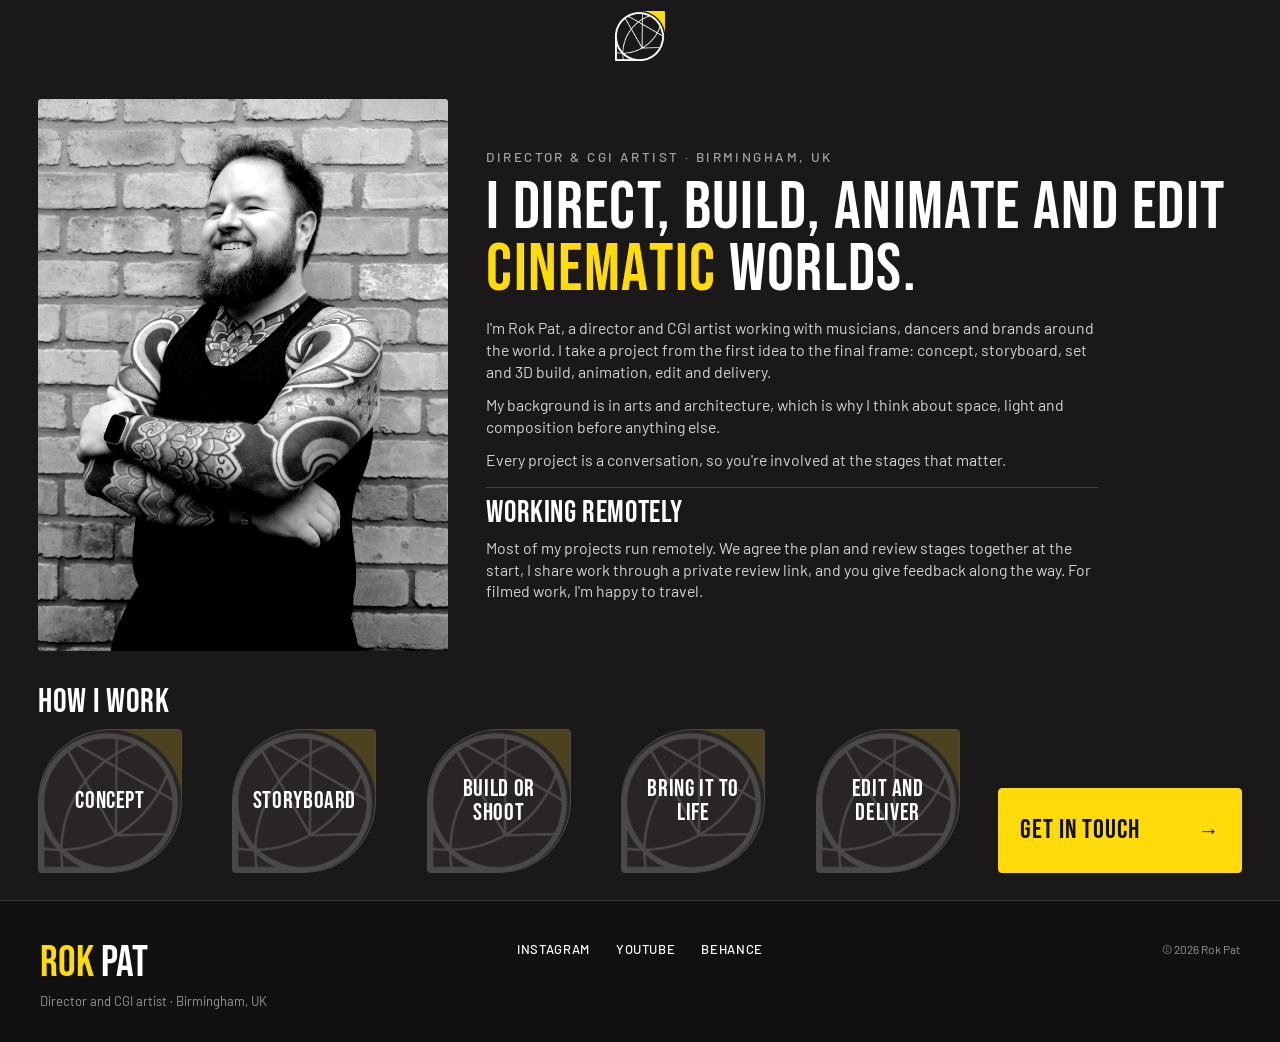
==== commit 666197a3: "Stack the About copy and spread the process cards" ====
--- a/about.html
+++ b/about.html
@@ -21,7 +21,7 @@
   <link rel="preconnect" href="https://fonts.gstatic.com" crossorigin>
   <link href="https://fonts.googleapis.com/css2?family=Bebas+Neue&family=Barlow:wght@400;500;600&display=swap" rel="stylesheet">
   <link rel="stylesheet" href="style.css" />
-  <link rel="stylesheet" href="about.css?v=20261108-process" />
+  <link rel="stylesheet" href="about.css?v=20261108-layout" />
   <link rel="stylesheet" href="desktop.css?v=20261107-desktop" />
 </head>
 <body class="about-page">
--- a/about.css
+++ b/about.css
@@ -190,11 +190,9 @@
   .about-portrait{grid-area:portrait}
   .about-content{
     grid-area:info;
-    grid-template-columns:minmax(0,1.2fr) minmax(0,1fr);
     align-items:start;
-    gap:clamp(12px,2.4dvh,32px) clamp(18px,3vw,60px);
-  }
-  .about-copy{grid-column:1/-1}
+    gap:clamp(10px,1.8dvh,24px);
+  }
   .about-eyebrow{
     margin-bottom:clamp(6px,1.25dvh,14px);
     font-size:clamp(10px,1.5dvh,14px);
@@ -205,18 +203,30 @@
     font-size:clamp(34px,min(5.2vw,8.8dvh),110px);
   }
   .about-bio p,.about-remote p{
+    max-width:68ch;
     font-size:clamp(14px,min(1.24vw,2.15dvh),22px);
-    line-height:1.42;
+    line-height:1.38;
   }
   .about-bio p:not(:last-child){margin-bottom:clamp(6px,1.25dvh,16px)}
   .about-remote{
-    padding-left:clamp(12px,1.8vw,26px);
-    border-left:1px solid var(--line);
-  }
-  .about-remote h2{font-size:clamp(20px,3.4dvh,39px)}
-  .about-process{grid-area:process;min-width:0}
+    justify-self:start;
+    padding-top:clamp(6px,1.15dvh,15px);
+    border-top:1px solid var(--line);
+  }
+  .about-remote h2{
+    margin-bottom:clamp(5px,.85dvh,10px);
+    font-size:clamp(20px,3.4dvh,39px);
+  }
+  .about-process{
+    grid-area:process;
+    min-width:0;
+    container-type:inline-size;
+  }
   .about-process h2{font-size:var(--process-title)}
-  .process-steps{grid-template-columns:repeat(5,minmax(0,var(--step-size)))}
+  .process-steps{
+    --step-gap:max(10px,calc((100cqw - 5 * var(--step-size)) / 4));
+    grid-template-columns:repeat(5,minmax(0,var(--step-size)));
+  }
   .about-cta{grid-area:contact;align-self:end;width:100%}
   .about-cta-turn{min-height:clamp(56px,9.5dvh,96px)}
   .about-cta-face{
@@ -224,9 +234,13 @@
     font-size:clamp(21px,min(2.1vw,4.5dvh),34px);
   }
 }
+@media(min-width:768px) and (max-height:720px){
+  .about-content{gap:8px}
+  .about-copy h1{font-size:clamp(34px,min(5.2vw,8.4dvh),110px)}
+  .about-bio p,.about-remote p{max-width:72ch;line-height:1.34}
+}
 @media(min-width:768px) and (max-width:1000px) and (max-height:700px){
   .about-intro{--portrait-max:24vw}
-  .about-content{column-gap:16px}
 }
 @media(min-width:768px) and (hover:hover){
   .process-step{perspective:650px;border-radius:50% 4px 50% 4px}
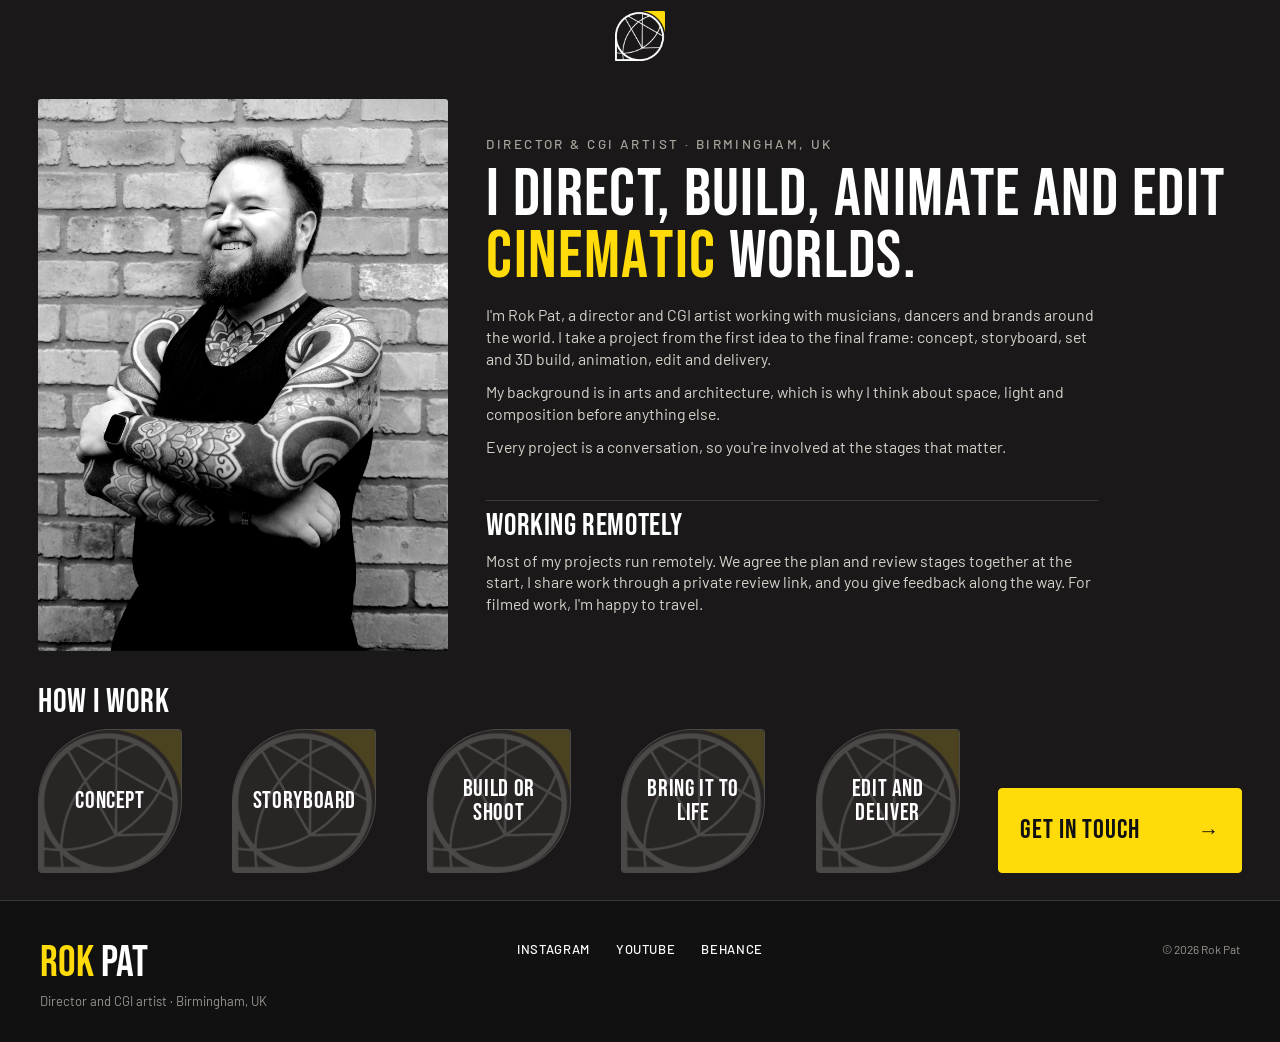
==== commit 27b99076: "Add breathing room between About text blocks" ====
--- a/about.html
+++ b/about.html
@@ -21,7 +21,7 @@
   <link rel="preconnect" href="https://fonts.gstatic.com" crossorigin>
   <link href="https://fonts.googleapis.com/css2?family=Bebas+Neue&family=Barlow:wght@400;500;600&display=swap" rel="stylesheet">
   <link rel="stylesheet" href="style.css" />
-  <link rel="stylesheet" href="about.css?v=20261108-layout" />
+  <link rel="stylesheet" href="about.css?v=20261108-spacing" />
   <link rel="stylesheet" href="desktop.css?v=20261107-desktop" />
 </head>
 <body class="about-page">
--- a/about.css
+++ b/about.css
@@ -189,10 +189,16 @@
   }
   .about-portrait{grid-area:portrait}
   .about-content{
+    --copy-gap:clamp(10px,1.8dvh,24px);
     grid-area:info;
+    align-self:stretch;
     align-items:start;
-    gap:clamp(10px,1.8dvh,24px);
-  }
+    /* Give the space between the bio and remote note a share of the spare height. */
+    grid-template-rows:minmax(0,1fr) auto auto minmax(0,.55fr) auto minmax(0,1fr);
+    gap:0;
+  }
+  .about-copy{grid-row:2;margin-bottom:var(--copy-gap)}
+  .about-bio{grid-row:3}
   .about-eyebrow{
     margin-bottom:clamp(6px,1.25dvh,14px);
     font-size:clamp(10px,1.5dvh,14px);
@@ -209,7 +215,9 @@
   }
   .about-bio p:not(:last-child){margin-bottom:clamp(6px,1.25dvh,16px)}
   .about-remote{
+    grid-row:5;
     justify-self:start;
+    margin-top:var(--copy-gap);
     padding-top:clamp(6px,1.15dvh,15px);
     border-top:1px solid var(--line);
   }
@@ -235,7 +243,7 @@
   }
 }
 @media(min-width:768px) and (max-height:720px){
-  .about-content{gap:8px}
+  .about-content{--copy-gap:8px}
   .about-copy h1{font-size:clamp(34px,min(5.2vw,8.4dvh),110px)}
   .about-bio p,.about-remote p{max-width:72ch;line-height:1.34}
 }
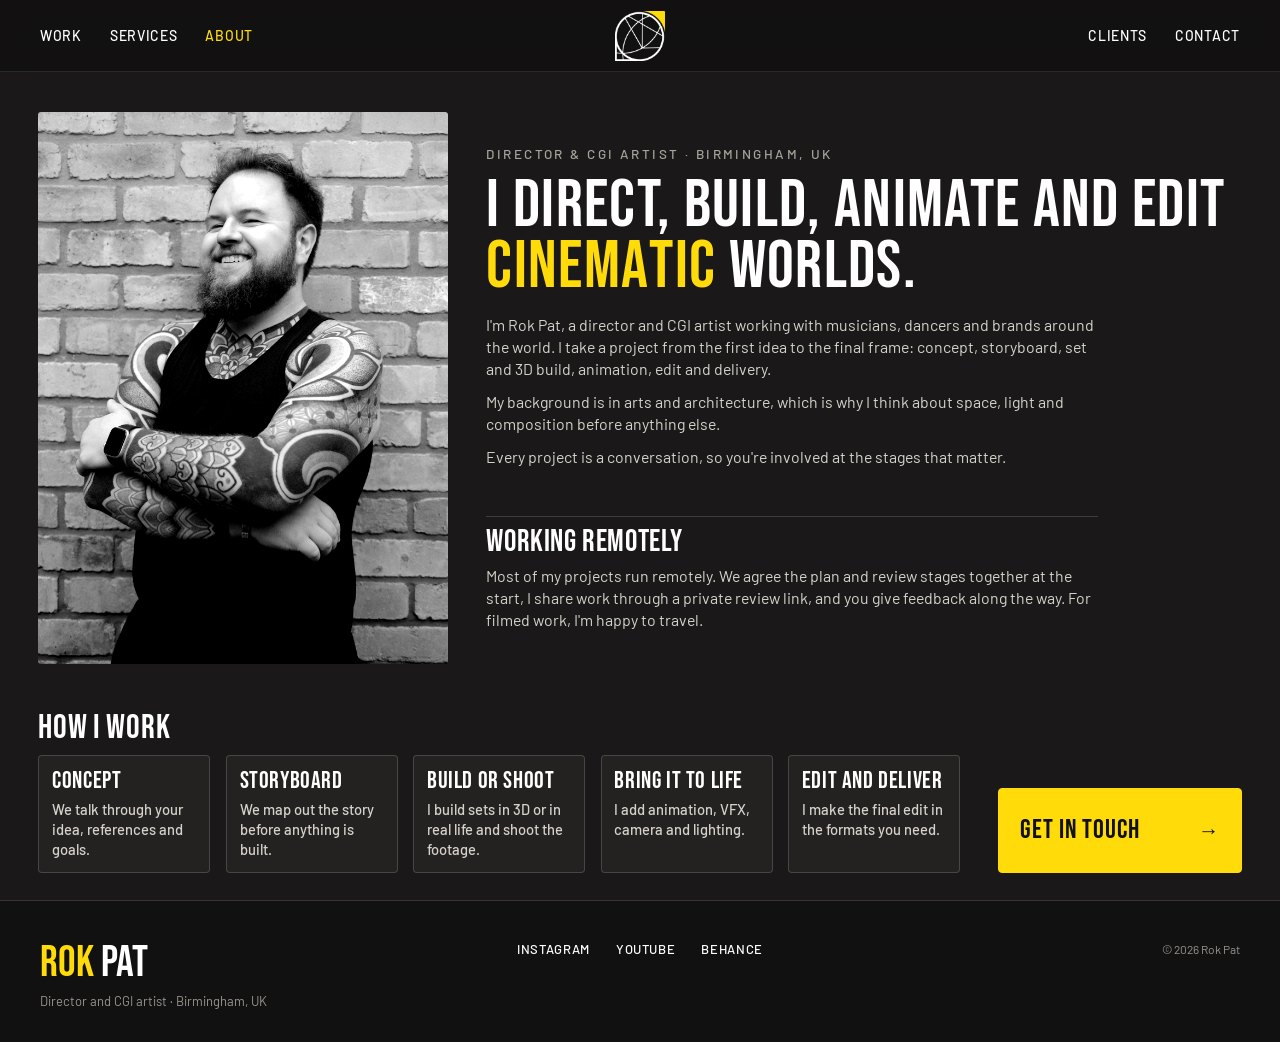
==== commit fb1ef7f8: "Apply Rok Pat feedback to the portfolio" ====
--- a/about.html
+++ b/about.html
@@ -21,8 +21,9 @@
   <link rel="preconnect" href="https://fonts.gstatic.com" crossorigin>
   <link href="https://fonts.googleapis.com/css2?family=Bebas+Neue&family=Barlow:wght@400;500;600&display=swap" rel="stylesheet">
   <link rel="stylesheet" href="style.css" />
-  <link rel="stylesheet" href="about.css?v=20261108-spacing" />
+  <link rel="stylesheet" href="about.css?v=20261108-rok" />
   <link rel="stylesheet" href="desktop.css?v=20261107-desktop" />
+  <link rel="stylesheet" href="mobile.css?v=20261108-phone" media="(max-width:767px)" />
 </head>
 <body class="about-page">
   <header class="site-header about-header">
@@ -73,31 +74,31 @@
       <section class="about-process" aria-labelledby="about-process-title">
         <h2 id="about-process-title">How I work</h2>
         <ol class="process-steps" role="list">
-          <li class="process-step" style="--step:0" tabindex="0" aria-labelledby="process-concept" aria-describedby="process-concept-detail">
+          <li class="process-step" aria-labelledby="process-concept">
             <div class="process-card">
               <h3 class="process-front" id="process-concept"><span>Concept</span></h3>
               <p class="process-back" id="process-concept-detail">We talk through your idea, references and goals.</p>
             </div>
           </li>
-          <li class="process-step" style="--step:1" tabindex="0" aria-labelledby="process-storyboard" aria-describedby="process-storyboard-detail">
+          <li class="process-step" aria-labelledby="process-storyboard">
             <div class="process-card">
               <h3 class="process-front" id="process-storyboard"><span>Storyboard</span></h3>
               <p class="process-back" id="process-storyboard-detail">We map out the story before anything is built.</p>
             </div>
           </li>
-          <li class="process-step" style="--step:2" tabindex="0" aria-labelledby="process-build" aria-describedby="process-build-detail">
+          <li class="process-step" aria-labelledby="process-build">
             <div class="process-card">
               <h3 class="process-front" id="process-build"><span>Build or shoot</span></h3>
               <p class="process-back" id="process-build-detail">I build sets in 3D or in real life and shoot the footage.</p>
             </div>
           </li>
-          <li class="process-step" style="--step:3" tabindex="0" aria-labelledby="process-animation" aria-describedby="process-animation-detail">
+          <li class="process-step" aria-labelledby="process-animation">
             <div class="process-card">
               <h3 class="process-front" id="process-animation"><span>Bring it to life</span></h3>
               <p class="process-back" id="process-animation-detail">I add animation, VFX, camera and lighting.</p>
             </div>
           </li>
-          <li class="process-step" style="--step:4" tabindex="0" aria-labelledby="process-delivery" aria-describedby="process-delivery-detail">
+          <li class="process-step" aria-labelledby="process-delivery">
             <div class="process-card">
               <h3 class="process-front" id="process-delivery"><span>Edit and deliver</span></h3>
               <p class="process-back" id="process-delivery-detail">I make the final edit in the formats you need.</p>
@@ -121,6 +122,7 @@
     <span>© <span data-copyright-year>2026</span> Rok Pat</span>
   </footer>
 
-  <script src="site.js?v=20261107-desktop"></script>
+  <script src="site.js?v=20261108-nav"></script>
+  <script src="mobile.js?v=20261108-rok"></script>
 </body>
 </html>
--- a/about.css
+++ b/about.css
@@ -93,8 +93,7 @@
   padding:0;
   list-style:none;
 }
-.process-step{min-width:0;position:relative;border-radius:4px;outline-offset:3px}
-.process-step:focus-visible{outline:2px solid var(--yellow)}
+.process-step{min-width:0;border-radius:4px}
 .process-card{padding:12px;background:#242121;border:1px solid var(--line);border-radius:inherit}
 .process-front{
   margin:0 0 6px;
@@ -176,7 +175,7 @@
     --intro-top:calc(72px + clamp(10px,1.8dvh,24px));
     --intro-bottom:clamp(20px,3dvh,40px);
     --intro-gap:clamp(14px,2.5dvh,34px);
-    --step-size:clamp(88px,16dvh,164px);
+    --step-size:clamp(100px,16dvh,164px);
     --process-title:clamp(24px,3.8dvh,44px);
     --portrait-max:32vw;
     --portrait-room:calc(100dvh - var(--intro-top) - var(--intro-bottom) - var(--intro-gap) - var(--step-size) - var(--process-title) - 10px);
@@ -228,13 +227,11 @@
   .about-process{
     grid-area:process;
     min-width:0;
-    container-type:inline-size;
   }
   .about-process h2{font-size:var(--process-title)}
-  .process-steps{
-    --step-gap:max(10px,calc((100cqw - 5 * var(--step-size)) / 4));
-    grid-template-columns:repeat(5,minmax(0,var(--step-size)));
-  }
+  .process-steps{grid-template-columns:repeat(5,minmax(0,1fr))}
+  .process-card{height:100%;padding:clamp(8px,1vw,16px)}
+  .process-back{line-height:1.36}
   .about-cta{grid-area:contact;align-self:end;width:100%}
   .about-cta-turn{min-height:clamp(56px,9.5dvh,96px)}
   .about-cta-face{
@@ -249,74 +246,6 @@
 }
 @media(min-width:768px) and (max-width:1000px) and (max-height:700px){
   .about-intro{--portrait-max:24vw}
-}
-@media(min-width:768px) and (hover:hover){
-  .process-step{perspective:650px;border-radius:50% 4px 50% 4px}
-  .process-card{
-    display:grid;
-    grid-template:minmax(0,1fr) / minmax(0,1fr);
-    aspect-ratio:1;
-    padding:0;
-    border:0;
-    background:none;
-    transform-style:preserve-3d;
-    transition:transform .44s var(--ease);
-  }
-  .process-front,.process-back{
-    grid-area:1/1;
-    position:relative;
-    display:grid;
-    place-items:center;
-    margin:0;
-    padding:9%;
-    border:1px solid var(--line);
-    border-radius:inherit;
-    backface-visibility:hidden;
-    text-align:center;
-  }
-  .process-front{background:#292525;overflow:hidden}
-  .process-front::before{
-    content:"";
-    position:absolute;
-    inset:0;
-    background:url("assets/brand/rp-symbol.png") center / contain no-repeat;
-    opacity:.16;
-  }
-  .process-front span{position:relative}
-  .process-back{
-    border-color:var(--yellow);
-    background:var(--yellow);
-    color:#111;
-    transform:rotateY(180deg);
-  }
-  .process-step:is(:hover,:focus-visible){z-index:1}
-  .process-step:is(:hover,:focus-visible) .process-card{
-    transform:translateY(-6px) rotateY(180deg) scale(1.06);
-  }
-}
-@media(min-width:768px) and (hover:hover) and (prefers-reduced-motion:no-preference){
-  .process-step{--step-delay:calc(200ms + var(--step) * 100ms)}
-  .process-step:first-child{--step-delay:0ms}
-  .process-step:not(:first-child){
-    animation:process-rollout 560ms var(--ease) var(--step-delay) backwards;
-  }
-  .process-front{animation:process-yellow 660ms ease-out var(--step-delay) both}
-  .process-step:focus-visible{animation:none}
-}
-@keyframes process-rollout{
-  0%{opacity:0;transform:translateX(calc(var(--step) * (-100% - var(--step-gap)))) rotate(-18deg) scale(.82)}
-  22%{opacity:1}
-  100%{opacity:1;transform:none}
-}
-@keyframes process-yellow{
-  0%,40%{background-color:var(--yellow);border-color:var(--yellow);color:#111}
-  100%{background-color:#292525;border-color:var(--line);color:#fff}
-}
-@media(prefers-reduced-motion:reduce){
-  .process-card{transition:none}
-  .process-step:is(:hover,:focus-visible) .process-card{
-    transform:rotateY(180deg);
-  }
 }
 @media(max-width:767px){
   .about-page .site-header.about-header{display:grid;grid-template-columns:1fr auto;align-items:center;height:64px;padding:0 12px}
--- a/desktop.css
+++ b/desktop.css
@@ -11,39 +11,6 @@
 .hero-name .dance-word,.hero-name .dance-letter{display:inline-block}
 
 @media (min-width:768px) and (hover:hover){
-  .site-header.rollout-header:is(.is-scrolled,:not(.is-scrolled)){
-    background:none;
-    backdrop-filter:none;
-    border-bottom-color:transparent;
-    isolation:isolate;
-  }
-  .rollout-header::before{
-    content:"";
-    position:absolute;
-    inset:0;
-    z-index:-1;
-    background:rgba(17,16,16,.49);
-    backdrop-filter:blur(8px);
-    border-bottom:1px solid rgba(255,255,255,.1);
-    opacity:0;
-    transform:scaleX(.05);
-    transition:transform .42s var(--ease),opacity .28s ease;
-    pointer-events:none;
-  }
-  .rollout-header nav > div{
-    opacity:0;
-    transform:translateX(44vw) scaleX(.08);
-    transition:transform .42s var(--ease),opacity .28s ease;
-    pointer-events:none;
-  }
-  .rollout-header nav > div:last-child{transform:translateX(-44vw) scaleX(.08)}
-  .rollout-header nav > a{position:relative;z-index:1}
-  .rollout-header:is(:hover,:has(:focus-visible))::before{opacity:1;transform:none}
-  .rollout-header:is(:hover,:has(:focus-visible)) nav > div{
-    opacity:1;
-    transform:none;
-    pointer-events:auto;
-  }
   .hero-name-left,.contact-content h1 em{pointer-events:auto}
   [data-photo-trail].is-interactive{
     position:absolute;
@@ -63,19 +30,9 @@
     opacity:0;
     animation:none;
     transform:translate(-50%,-50%);
-    box-shadow:0 10px 28px rgba(0,0,0,.32);
   }
-  [data-photo-trail].is-interactive img{
-    object-fit:cover;
-    filter:brightness(.76) saturate(.72) contrast(.89) blur(.55px);
-  }
+  [data-photo-trail].is-interactive img{object-fit:contain;filter:none}
   .contact-gallery.is-interactive .contact-photo img{width:100%;height:100%}
-  [data-photo-trail].is-interactive::after{
-    content:"";
-    position:absolute;
-    inset:0;
-    background:linear-gradient(145deg,rgba(159,163,177,.065),transparent 52%,rgba(5,5,8,.17));
-  }
   .contact-stage:has(.is-interactive){position:static}
 }
 
@@ -96,7 +53,7 @@
   .home-page:has(.cave-bridge.is-parallax):not(.modal-open,.menu-open){overflow-x:clip}
   .home-page .cave-bridge.is-parallax{
     z-index:1;
-    height:184dvh;
+    height:202dvh;
     overflow:visible;
     background:transparent;
     pointer-events:none;
@@ -106,45 +63,25 @@
     margin-top:calc(-1 * var(--cave-overlap));
   }
   .cave-bridge.is-parallax .cave-stage{
-    position:sticky;
-    top:0;
-    height:100dvh;
-    isolation:isolate;
+    overflow:clip;
     background:#050505;
     mask-image:linear-gradient(#000 calc(100% - var(--cave-overlap)),transparent);
   }
   .is-parallax .cave-bg{
-    transform:translateY(calc(var(--cave-push,0) * -4dvh)) scale(calc(1.08 + var(--cave-push,0) * .42));
-    opacity:calc(var(--cave-open,0) - var(--cave-exit,0) * .65);
+    position:sticky;
+    inset:0 auto auto;
+    height:100dvh;
     filter:brightness(.85) contrast(1.06);
   }
   .is-parallax .cave-rock{
-    inset:auto;
     left:50%;
-    width:max(112%,238dvh);
+    width:max(108%,235dvh);
+    height:min(80dvh,calc(max(108vw,235dvh) * .3233));
     max-width:none;
+    object-fit:fill;
   }
-  .is-parallax .cave-rock-top{
-    bottom:50%;
-    left:49%;
-    transform:translate3d(-50%,calc(23% - var(--cave-open,0) * 49dvh + var(--cave-exit,0) * 30dvh),0)
-      rotate(180deg) scale(calc(1 + var(--cave-push,0) * .14));
-  }
-  .is-parallax .cave-rock-bottom{
-    top:50%;
-    left:53%;
-    filter:brightness(.86);
-    transform:translate3d(-50%,calc(-23% + var(--cave-open,0) * 48dvh - var(--cave-exit,0) * 58dvh),0)
-      scale(calc(1 + var(--cave-push,0) * .19));
-  }
-  .is-parallax .cave-stage::after{
-    content:"";
-    position:absolute;
-    inset:0;
-    z-index:3;
-    background:radial-gradient(ellipse at 50% 46%,transparent 37%,rgba(4,5,7,.54) 100%);
-    pointer-events:none;
-  }
+  .is-parallax .cave-rock-top{transform:translateX(-50%) rotate(180deg)}
+  .is-parallax .cave-rock-bottom{transform:translateX(-50%);filter:brightness(.86)}
   .home-page .hero-name{
     top:max(var(--scene-top),17dvh);
     font-size:clamp(108px,min(14vw,27dvh),286px);
@@ -168,7 +105,7 @@
     padding:var(--scene-top) var(--scene-gutter) var(--scene-bottom);
   }
   .home-page .featured-heading,.home-page .featured-more,.home-page .featured-meta{position:static}
-  .home-page .featured-heading,.home-page .brand-section-title h2,.home-page .clients-title h2{
+  .home-page .featured-heading,.home-page .brand-section-title h2{
     font-size:clamp(53px,min(6vw,10dvh),118px);
   }
   .featured-heading{grid-area:title}
@@ -184,42 +121,61 @@
     padding:var(--scene-top) var(--scene-gutter) var(--scene-bottom);
   }
   .home-page .services .service-panels{height:auto;min-height:0}
-  .home-page .bts-reel{margin-top:0;border-top:clamp(16px,3dvh,44px) solid var(--brand-bg)}
+  .home-page .bts-reel{margin-top:var(--scene-bottom);border-top:clamp(32px,6dvh,88px) solid var(--brand-bg)}
   .home-page .clients-testimonials{
     min-height:100dvh;
     padding-top:var(--scene-top);
     padding-bottom:var(--scene-bottom);
   }
   .home-page .clients-testimonials .shell{width:calc(100% - 2 * var(--scene-gutter))}
-  .home-page .clients-title h2{margin-bottom:clamp(10px,2dvh,30px)}
+  .home-page .clients-title h2{
+    margin-bottom:clamp(10px,2dvh,30px);
+    font-size:clamp(33px,min(4vw,6.5dvh),86px);
+  }
   .home-page .logo-track a{flex-basis:clamp(108px,9vw,144px);height:clamp(53px,8dvh,80px)}
   .logo-window.is-looping{scroll-snap-type:none;scroll-behavior:auto}
   .logo-window.is-looping .logo-track{min-width:0;justify-content:flex-start}
-  .home-page .testimonial-carousel{min-height:0;padding-top:clamp(14px,4dvh,54px)}
-  .home-page .testimonial-stage{height:auto}
-  .home-page .testimonial-card{padding:clamp(14px,2.5dvh,26px)}
+  .home-page .testimonial-carousel{padding-top:clamp(14px,4dvh,54px)}
+  .home-page .testimonial-stage{
+    min-height:clamp(260px,46dvh,520px);
+    padding:0 0 50px;
+  }
+  .home-page .testimonial-card{
+    position:absolute;
+    top:0;
+    bottom:48px;
+    width:18%;
+    padding:clamp(12px,2.4dvh,26px);
+  }
   .home-page .testimonial-card.is-center{
     position:relative;
+    left:20%;
+    width:60%;
+    min-height:clamp(210px,37dvh,440px);
+    bottom:auto;
     display:flex;
     flex-direction:column;
-    height:auto;
-    min-height:clamp(200px,37dvh,440px);
   }
-  .home-page .testimonial-card h3{font-size:clamp(27px,min(3.1vw,5dvh),50px)}
+  .home-page .testimonial-card.is-left{left:0}
+  .home-page .testimonial-card.is-right{right:0}
+  .home-page .testimonial-card.is-hidden{display:none}
+  .home-page .testimonial-card:not(.is-center){opacity:.62;cursor:pointer}
   .home-page .testimonial-card:not(.is-center) h3{font-size:clamp(18px,1.75vw,27px)}
-  .home-page .testimonial-full{margin-top:clamp(8px,2dvh,22px);font-size:clamp(14px,2.1dvh,17px)}
+  .home-page .testimonial-card:not(.is-center) :is(.testimonial-full,footer span){display:none}
+  .home-page .testimonial-card.is-center h3{font-size:clamp(24px,min(3.1vw,5dvh),44px)}
+  .home-page .testimonial-full{margin-top:clamp(8px,2dvh,22px);font-size:clamp(14px,2dvh,17px)}
+  .home-page .testimonial-card footer{inset:auto 12px 16px}
   .home-page .testimonial-card.is-center footer{position:static;margin-top:auto}
+  .home-page .testimonial-arrow{width:44px;height:48px;top:50%}
+  .home-page .testimonial-count{bottom:10px}
   .home-page .home-cta h2{font-size:clamp(57px,min(8vw,13dvh),112px)}
   .contact-stage{padding-block:clamp(72px,15dvh,180px) clamp(64px,13dvh,160px)}
 }
 
 @media (min-width:768px) and (max-height:700px){
   .home-page .featured-item{padding-block:8px}
-  .home-page .testimonial-card footer{padding-top:7px}
-  .home-page .testimonial-full p{margin-bottom:8px}
 }
 
 @media (prefers-reduced-motion:reduce){
   html:has(.home-page){scroll-snap-type:none}
-  .rollout-header::before,.rollout-header nav > div{transition:none}
 }
--- a/mobile.css
+++ b/mobile.css
@@ -0,0 +1,218 @@
+/* Loaded only at the site's phone breakpoint. */
+:root{
+  --phone-gutter:clamp(16px,5vw,28px);
+  --header:calc(64px + env(safe-area-inset-top,0px));
+}
+
+:is(.home-page,.about-page,.contact-page,.work-page) .site-header:is(.home-header,.about-header,.contact-header,.work-header){
+  height:var(--header);
+  padding:env(safe-area-inset-top,0px) var(--phone-gutter) 0;
+  background:rgba(18,17,17,.87);
+}
+.site-header .menu-button{width:44px;height:44px}
+.home-mark{width:40px;height:40px}
+.mobile-menu{
+  overflow:auto;
+  padding:calc(var(--header) + 20px) var(--phone-gutter) max(24px,env(safe-area-inset-bottom,0px));
+}
+.mobile-menu a{display:block;min-height:48px;font-size:clamp(30px,8vw,44px)}
+#work,#services,#clients,#work-grid{scroll-margin-top:var(--header)}
+
+.home-page .shell,.featured-inner,.project-shell{width:calc(100% - 2 * var(--phone-gutter))}
+.hero-scene{
+  display:grid;
+  grid-template-columns:minmax(0,1fr) auto;
+  grid-template-rows:auto minmax(64px,1fr) auto auto;
+  gap:8px;
+  height:auto;
+  min-height:100svh;
+  padding:calc(var(--header) + clamp(16px,5svh,44px)) var(--phone-gutter) max(12px,env(safe-area-inset-bottom,0px));
+}
+.hero-name,.hero-intro,.home-page .hero-reel,.hero-scroll{position:relative;inset:auto}
+.hero-name{
+  grid-area:1 / 1 / 2 / -1;
+  padding:0;
+  font-size:clamp(72px,27vw,146px);
+}
+.home-page .hero-reel{
+  grid-area:2 / 1 / 3 / -1;
+  place-self:center;
+  width:62px;
+  height:62px;
+  opacity:1;
+  pointer-events:auto;
+}
+.hero-intro{grid-area:3 / 1 / 4 / -1;max-width:36ch}
+.hero-intro p{font-size:clamp(16px,4vw,18px)}
+.hero-intro a,.featured-more,.bts-footer a{
+  display:inline-flex;
+  align-items:center;
+  min-height:44px;
+}
+.hero-intro a{margin-top:4px;font-size:13px}
+.hero-scroll{grid-area:4 / 2;justify-content:center;min-height:44px}
+.cave-bridge{height:clamp(172px,34svh,290px);min-height:0}
+.cave-rock{width:150%;left:-25%}
+.cave-rock-top{transform:translateY(-65%) rotate(180deg)}
+.cave-rock-bottom{transform:translateY(68%)}
+
+.featured-work{height:auto;min-height:0;max-height:none}
+.featured-inner{
+  display:grid;
+  grid-template-rows:auto minmax(145px,1fr) auto auto;
+  gap:12px;
+  height:auto;
+  min-height:clamp(430px,74svh,620px);
+  padding:26px 0 18px;
+  align-items:center;
+}
+.featured-heading,.featured-meta,.featured-more{position:static}
+.featured-heading{gap:8px;flex-wrap:wrap;font-size:clamp(40px,12vw,66px)}
+.featured-list{margin:0;padding:0}
+.featured-item{align-items:center;min-height:48px}
+.featured-item:is(:hover,.is-active){transform:none}
+.featured-item span{font-size:clamp(27px,8vw,38px)}
+.featured-meta{gap:10px;font-size:11px;line-height:1.3}
+.featured-more{justify-self:start;transform:none;font-size:13px}
+
+.home-page .services.shell{width:calc(100% - 2 * var(--phone-gutter));padding-top:42px}
+.brand-section-title h2{font-size:clamp(46px,12vw,64px)}
+.service-panels{gap:8px}
+.service-panel{height:62px}
+.service-panel.is-active{height:clamp(245px,46svh,350px)}
+.home-page .service-vertical{right:44px;font-size:clamp(20px,5.5vw,27px)}
+.service-panel:not(.is-active)::after{
+  content:"+";
+  position:absolute;
+  z-index:3;
+  top:50%;
+  right:15px;
+  transform:translateY(-50%);
+  color:var(--brand-yellow);
+  font:24px/1 var(--barlow);
+  pointer-events:none;
+}
+.home-page .service-body h3{font-size:clamp(30px,9vw,42px)}
+.home-page .service-body p{font-size:15px;line-height:1.4}
+.bts-reel{height:clamp(230px,45svh,410px);min-height:0;margin-top:clamp(48px,6vw,104px)}
+.bts-footer{padding:10px var(--phone-gutter)}
+
+.clients-testimonials{padding-block:48px 52px}
+.clients-title h2{font-size:clamp(38px,10vw,57px)}
+.logo-ribbon{grid-template-columns:44px minmax(0,1fr) 44px}
+.logo-arrow{width:44px;height:48px}
+.logo-track a{flex-basis:96px;height:58px}
+.testimonial-carousel{padding-top:24px}
+.testimonial-stage{display:grid;min-height:0;padding:0;gap:12px}
+.testimonial-card,.testimonial-card.is-center{
+  display:grid;
+  gap:12px;
+  min-height:0;
+  padding:18px;
+}
+.testimonial-card h3{font-size:clamp(23px,6.6vw,31px)}
+.testimonial-full{margin:0;font-size:15px;line-height:1.5}
+.testimonial-full p:last-child{margin-bottom:0}
+.testimonial-card footer{position:static;padding-top:10px}
+.testimonial-arrow,.testimonial-count{display:none}
+.home-cta{min-height:clamp(340px,58svh,520px)}
+.home-cta-inner{padding-inline:var(--phone-gutter)}
+.home-cta h2{font-size:clamp(47px,13vw,76px)}
+.cta-button{min-height:44px}
+
+.work-intro{padding:calc(var(--header) + 26px) var(--phone-gutter) 22px}
+.work-intro h1{font-size:clamp(55px,16vw,86px)}
+.work-filters{top:var(--header);padding:8px var(--phone-gutter)}
+.work-chip-group{display:grid;grid-template-columns:repeat(2,minmax(0,1fr));width:100%}
+.work-chip{min-height:44px;padding:6px 8px}
+.work-grid{gap:24px;padding:24px var(--phone-gutter) 48px}
+.work-card h2{font-size:clamp(27px,7vw,36px)}
+.work-card p{font-size:14px}
+
+.about-intro{
+  gap:26px;
+  padding:calc(var(--header) + 16px) var(--phone-gutter) 44px;
+}
+.about-portrait{aspect-ratio:5 / 4}
+.about-portrait img{object-position:center 20%}
+.about-content{gap:18px}
+.about-eyebrow,.contact-overline{font-size:12px;letter-spacing:.12em}
+.about-copy h1{margin:0;font-size:clamp(38px,10.5vw,62px)}
+.about-bio p,.about-remote p{font-size:16px;line-height:1.55}
+.about-bio p{margin-bottom:12px}
+.about-remote{border-top:1px solid var(--line);padding-top:16px}
+.process-steps{grid-template-columns:1fr}
+.process-front{font-size:24px}
+.process-back{font-size:15px;line-height:1.4}
+.is-phone-accordion .process-card{padding:0}
+.is-phone-accordion .process-front{margin:0}
+.is-phone-accordion .process-back{padding:0 13px 13px}
+.phone-process-toggle{
+  display:flex;
+  align-items:center;
+  justify-content:space-between;
+  gap:12px;
+  width:100%;
+  min-height:48px;
+  padding:8px 13px;
+  border:0;
+  background:none;
+  color:inherit;
+  font:inherit;
+  text-align:left;
+  text-transform:inherit;
+}
+.phone-process-toggle[aria-expanded="true"]{color:var(--yellow)}
+.phone-process-icon{color:var(--yellow)}
+.about-cta{width:100%;max-width:360px;justify-self:start}
+
+.contact-hero{
+  min-height:0;
+  padding:calc(var(--header) + clamp(28px,7svh,64px)) var(--phone-gutter) 30px;
+}
+.contact-hero h1{font-size:clamp(45px,12vw,74px)}
+.contact-lead{margin:16px 0 14px}
+.contact-email{
+  display:inline-flex;
+  align-items:center;
+  min-height:44px;
+  font-size:clamp(25px,8vw,42px);
+}
+.contact-actions{margin-top:12px}
+.copy-email{min-height:44px}
+.contact-content::after{
+  content:"Studio stills · Swipe →";
+  margin-top:30px;
+  color:var(--muted);
+  font:500 12px/1.4 var(--barlow);
+  letter-spacing:.1em;
+  text-transform:uppercase;
+}
+.contact-gallery,.project-gallery{
+  grid-template-columns:none;
+  grid-auto-flow:column;
+  gap:10px;
+  overflow-x:auto;
+  padding-bottom:7px;
+  scroll-snap-type:x proximity;
+  scrollbar-width:thin;
+}
+.contact-gallery{
+  grid-auto-columns:clamp(110px,37vw,180px);
+  margin-top:10px;
+  pointer-events:auto;
+}
+.contact-gallery .contact-photo{margin:0;scroll-snap-align:start}
+.contact-columns{gap:24px;margin-top:12px}
+.contact-row{min-height:48px}
+
+.project-shell{padding:calc(var(--header) + 10px) 0 46px}
+.project-back,.project-watch a{display:inline-flex;align-items:center;min-height:44px}
+.project-intro h1{font-size:clamp(36px,10vw,62px)}
+.project-description{font-size:16px;line-height:1.5}
+.project-play,.project-assets-controls button{min-height:44px}
+.project-assets-controls button{min-width:44px}
+.project-gallery{grid-auto-columns:clamp(155px,64vw,360px)}
+.project-gallery figure:first-child,.project-gallery figure:last-child:nth-child(even){grid-column:auto}
+.project-gallery figure{scroll-snap-align:start}
+.suggested-grid h3{font-size:clamp(20px,5.5vw,27px)}
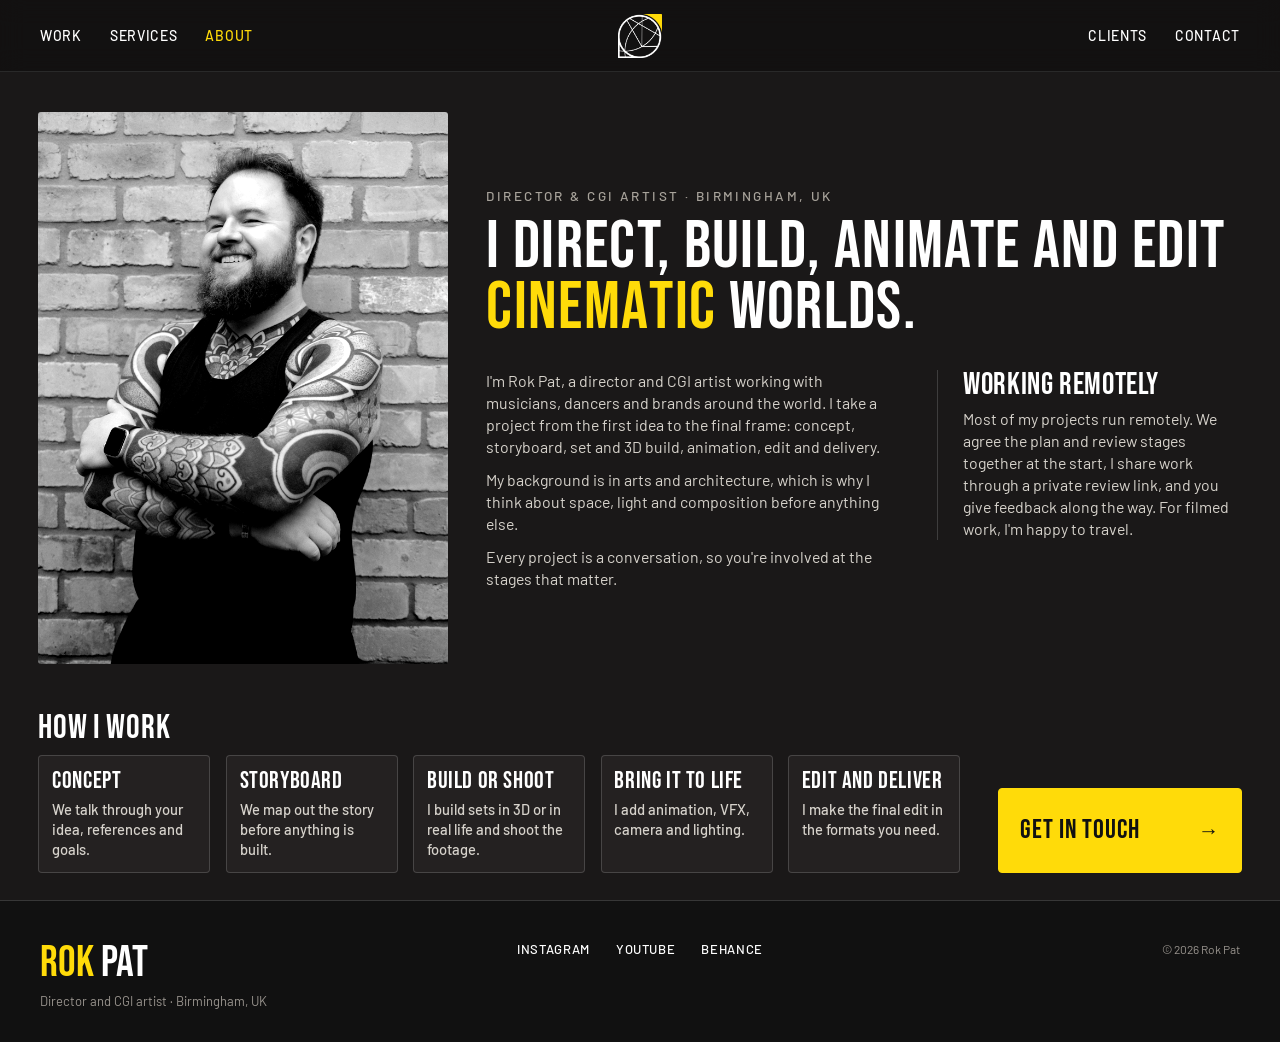
==== commit 611e89b3: "Refine portfolio motion and balance the About layout" ====
--- a/about.html
+++ b/about.html
@@ -21,7 +21,7 @@
   <link rel="preconnect" href="https://fonts.gstatic.com" crossorigin>
   <link href="https://fonts.googleapis.com/css2?family=Bebas+Neue&family=Barlow:wght@400;500;600&display=swap" rel="stylesheet">
   <link rel="stylesheet" href="style.css" />
-  <link rel="stylesheet" href="about.css?v=20261108-rok" />
+  <link rel="stylesheet" href="about.css?v=20261108-balance" />
   <link rel="stylesheet" href="desktop.css?v=20261107-desktop" />
   <link rel="stylesheet" href="mobile.css?v=20261108-phone" media="(max-width:767px)" />
 </head>
--- a/about.css
+++ b/about.css
@@ -34,7 +34,7 @@
   text-transform:uppercase;
 }
 .about-nav-group a:hover,.about-nav-group a[aria-current=page]{color:var(--yellow)}
-.about-mark{width:50px;height:50px;display:grid;place-items:center}
+.about-mark{width:44px;height:44px;display:grid;place-items:center}
 .about-mark img{width:100%;height:100%;object-fit:contain}
 .about-page .menu-button span{background:#fff}
 .about-page .mobile-menu{background:#151414;color:#fff}
@@ -247,6 +247,25 @@
 @media(min-width:768px) and (max-width:1000px) and (max-height:700px){
   .about-intro{--portrait-max:24vw}
 }
+@media(min-width:1024px){
+  .about-content{
+    align-self:center;
+    grid-template:
+      "intro intro" auto
+      "bio remote" auto / minmax(0,1.35fr) minmax(0,1fr);
+    column-gap:clamp(20px,3vw,64px);
+    row-gap:clamp(18px,3.4dvh,42px);
+  }
+  .about-copy{grid-area:intro;margin:0}
+  .about-bio{grid-area:bio}
+  .about-remote{
+    grid-area:remote;
+    margin:0;
+    padding:0 0 0 clamp(14px,2vw,32px);
+    border-top:0;
+    border-left:1px solid var(--line);
+  }
+}
 @media(max-width:767px){
   .about-page .site-header.about-header{display:grid;grid-template-columns:1fr auto;align-items:center;height:64px;padding:0 12px}
   .about-nav{display:block;height:auto;width:max-content}
--- a/desktop.css
+++ b/desktop.css
@@ -21,7 +21,7 @@
   .contact-gallery.is-interactive{z-index:0}
   [data-photo-trail].is-interactive > :is(.contact-photo,img){
     position:absolute;
-    width:clamp(96px,12vw,180px);
+    width:clamp(67.2px,8.4vw,126px);
     height:auto;
     max-height:none;
     aspect-ratio:1;
@@ -31,7 +31,7 @@
     animation:none;
     transform:translate(-50%,-50%);
   }
-  [data-photo-trail].is-interactive img{object-fit:contain;filter:none}
+  [data-photo-trail].is-interactive img{object-fit:contain;filter:brightness(.65) saturate(.7)}
   .contact-gallery.is-interactive .contact-photo img{width:100%;height:100%}
   .contact-stage:has(.is-interactive){position:static}
 }
@@ -132,7 +132,8 @@
     margin-bottom:clamp(10px,2dvh,30px);
     font-size:clamp(33px,min(4vw,6.5dvh),86px);
   }
-  .home-page .logo-track a{flex-basis:clamp(108px,9vw,144px);height:clamp(53px,8dvh,80px)}
+  .home-page .logo-track a{flex-basis:clamp(118px,9.5vw,156px);height:clamp(64px,9.5dvh,96px);padding-block:9px}
+  .home-page .logo-track img{max-height:56px}
   .logo-window.is-looping{scroll-snap-type:none;scroll-behavior:auto}
   .logo-window.is-looping .logo-track{min-width:0;justify-content:flex-start}
   .home-page .testimonial-carousel{padding-top:clamp(14px,4dvh,54px)}
--- a/mobile.css
+++ b/mobile.css
@@ -101,7 +101,7 @@
 .clients-title h2{font-size:clamp(38px,10vw,57px)}
 .logo-ribbon{grid-template-columns:44px minmax(0,1fr) 44px}
 .logo-arrow{width:44px;height:48px}
-.logo-track a{flex-basis:96px;height:58px}
+.logo-track a{flex-basis:104px;height:66px}
 .testimonial-carousel{padding-top:24px}
 .testimonial-stage{display:grid;min-height:0;padding:0;gap:12px}
 .testimonial-card,.testimonial-card.is-center{
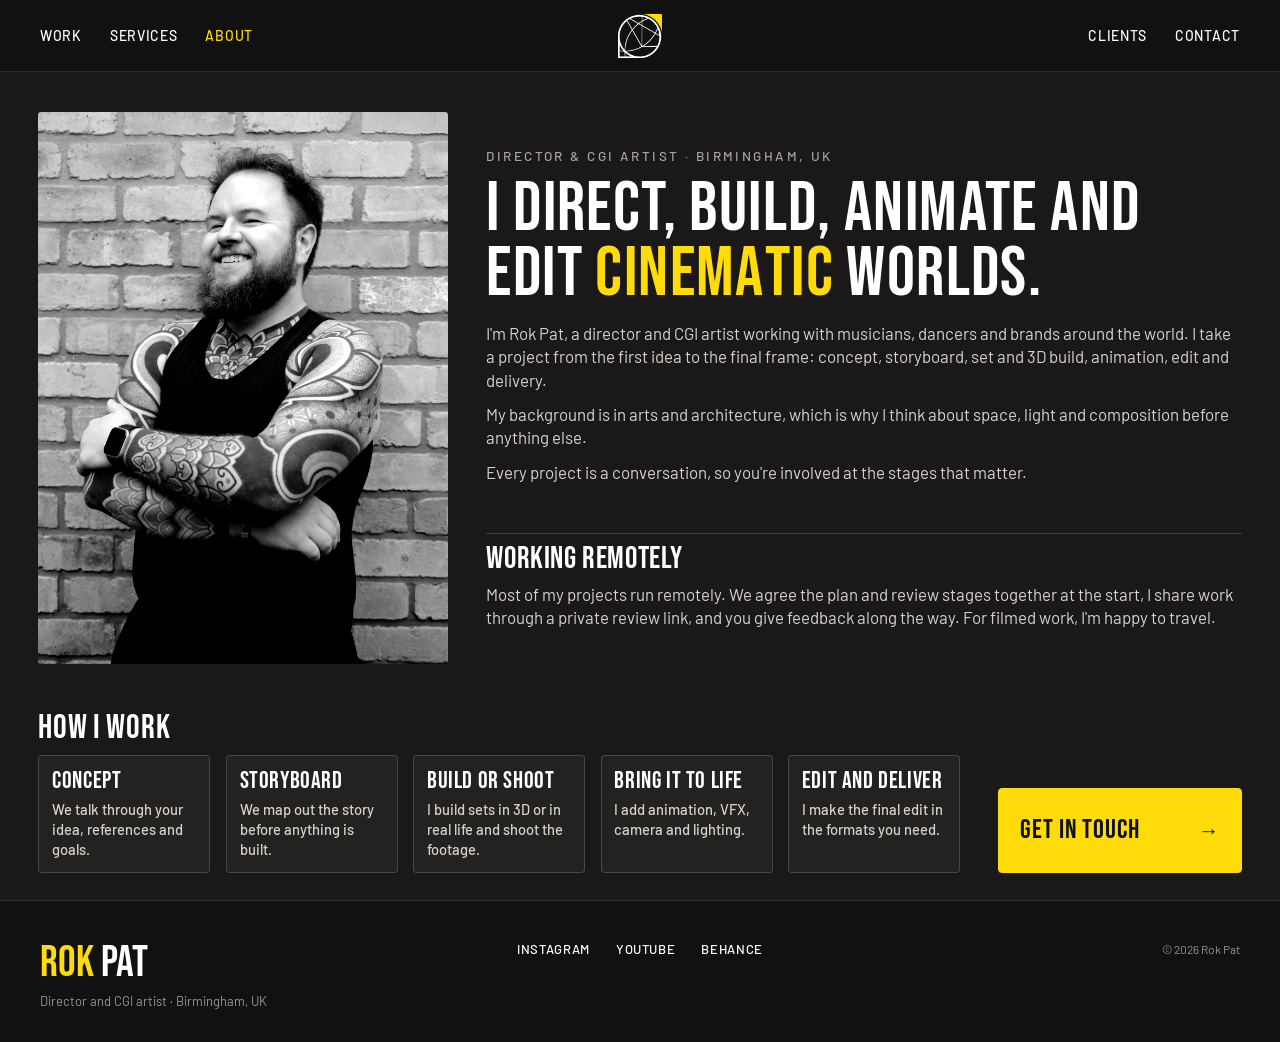
==== commit 4d1253fe: "Restore About layout and keep testimonials rotating" ====
--- a/about.html
+++ b/about.html
@@ -21,7 +21,7 @@
   <link rel="preconnect" href="https://fonts.gstatic.com" crossorigin>
   <link href="https://fonts.googleapis.com/css2?family=Bebas+Neue&family=Barlow:wght@400;500;600&display=swap" rel="stylesheet">
   <link rel="stylesheet" href="style.css" />
-  <link rel="stylesheet" href="about.css?v=20261108-balance" />
+  <link rel="stylesheet" href="about.css?v=20261108-scale" />
   <link rel="stylesheet" href="desktop.css?v=20261107-desktop" />
   <link rel="stylesheet" href="mobile.css?v=20261108-phone" media="(max-width:767px)" />
 </head>
--- a/about.css
+++ b/about.css
@@ -205,11 +205,11 @@
   .about-copy h1{
     max-width:1280px;
     margin-bottom:0;
-    font-size:clamp(34px,min(5.2vw,8.8dvh),110px);
+    font-size:clamp(34px,min(5.45vw,8.8dvh),110px);
   }
   .about-bio p,.about-remote p{
-    max-width:68ch;
-    font-size:clamp(14px,min(1.24vw,2.15dvh),22px);
+    max-width:76ch;
+    font-size:clamp(14px,min(1.32vw,2.2dvh),23px);
     line-height:1.38;
   }
   .about-bio p:not(:last-child){margin-bottom:clamp(6px,1.25dvh,16px)}
@@ -246,25 +246,6 @@
 }
 @media(min-width:768px) and (max-width:1000px) and (max-height:700px){
   .about-intro{--portrait-max:24vw}
-}
-@media(min-width:1024px){
-  .about-content{
-    align-self:center;
-    grid-template:
-      "intro intro" auto
-      "bio remote" auto / minmax(0,1.35fr) minmax(0,1fr);
-    column-gap:clamp(20px,3vw,64px);
-    row-gap:clamp(18px,3.4dvh,42px);
-  }
-  .about-copy{grid-area:intro;margin:0}
-  .about-bio{grid-area:bio}
-  .about-remote{
-    grid-area:remote;
-    margin:0;
-    padding:0 0 0 clamp(14px,2vw,32px);
-    border-top:0;
-    border-left:1px solid var(--line);
-  }
 }
 @media(max-width:767px){
   .about-page .site-header.about-header{display:grid;grid-template-columns:1fr auto;align-items:center;height:64px;padding:0 12px}
--- a/desktop.css
+++ b/desktop.css
@@ -132,8 +132,8 @@
     margin-bottom:clamp(10px,2dvh,30px);
     font-size:clamp(33px,min(4vw,6.5dvh),86px);
   }
-  .home-page .logo-track a{flex-basis:clamp(118px,9.5vw,156px);height:clamp(64px,9.5dvh,96px);padding-block:9px}
-  .home-page .logo-track img{max-height:56px}
+  .home-page .logo-track a{flex-basis:clamp(118px,9.5vw,156px);height:clamp(70px,10.5dvh,106px);padding-block:9px}
+  .home-page .logo-track img{max-height:62px}
   .logo-window.is-looping{scroll-snap-type:none;scroll-behavior:auto}
   .logo-window.is-looping .logo-track{min-width:0;justify-content:flex-start}
   .home-page .testimonial-carousel{padding-top:clamp(14px,4dvh,54px)}
@@ -168,7 +168,16 @@
   .home-page .testimonial-card footer{inset:auto 12px 16px}
   .home-page .testimonial-card.is-center footer{position:static;margin-top:auto}
   .home-page .testimonial-arrow{width:44px;height:48px;top:50%}
-  .home-page .testimonial-count{bottom:10px}
+  .home-page .testimonial-count{display:flex;align-items:center;gap:12px;bottom:8px;white-space:nowrap}
+  .testimonial-toggle{
+    min-height:32px;
+    padding:3px 10px;
+    border:1px solid var(--brand-line);
+    border-radius:4px;
+    background:none;
+    color:#fff;
+  }
+  .testimonial-toggle:is(:hover,:focus-visible){color:var(--brand-yellow)}
   .home-page .home-cta h2{font-size:clamp(57px,min(8vw,13dvh),112px)}
   .contact-stage{padding-block:clamp(72px,15dvh,180px) clamp(64px,13dvh,160px)}
 }
--- a/mobile.css
+++ b/mobile.css
@@ -101,7 +101,8 @@
 .clients-title h2{font-size:clamp(38px,10vw,57px)}
 .logo-ribbon{grid-template-columns:44px minmax(0,1fr) 44px}
 .logo-arrow{width:44px;height:48px}
-.logo-track a{flex-basis:104px;height:66px}
+.logo-track a{flex-basis:104px;height:72px}
+.logo-track img{max-height:50px}
 .testimonial-carousel{padding-top:24px}
 .testimonial-stage{display:grid;min-height:0;padding:0;gap:12px}
 .testimonial-card,.testimonial-card.is-center{
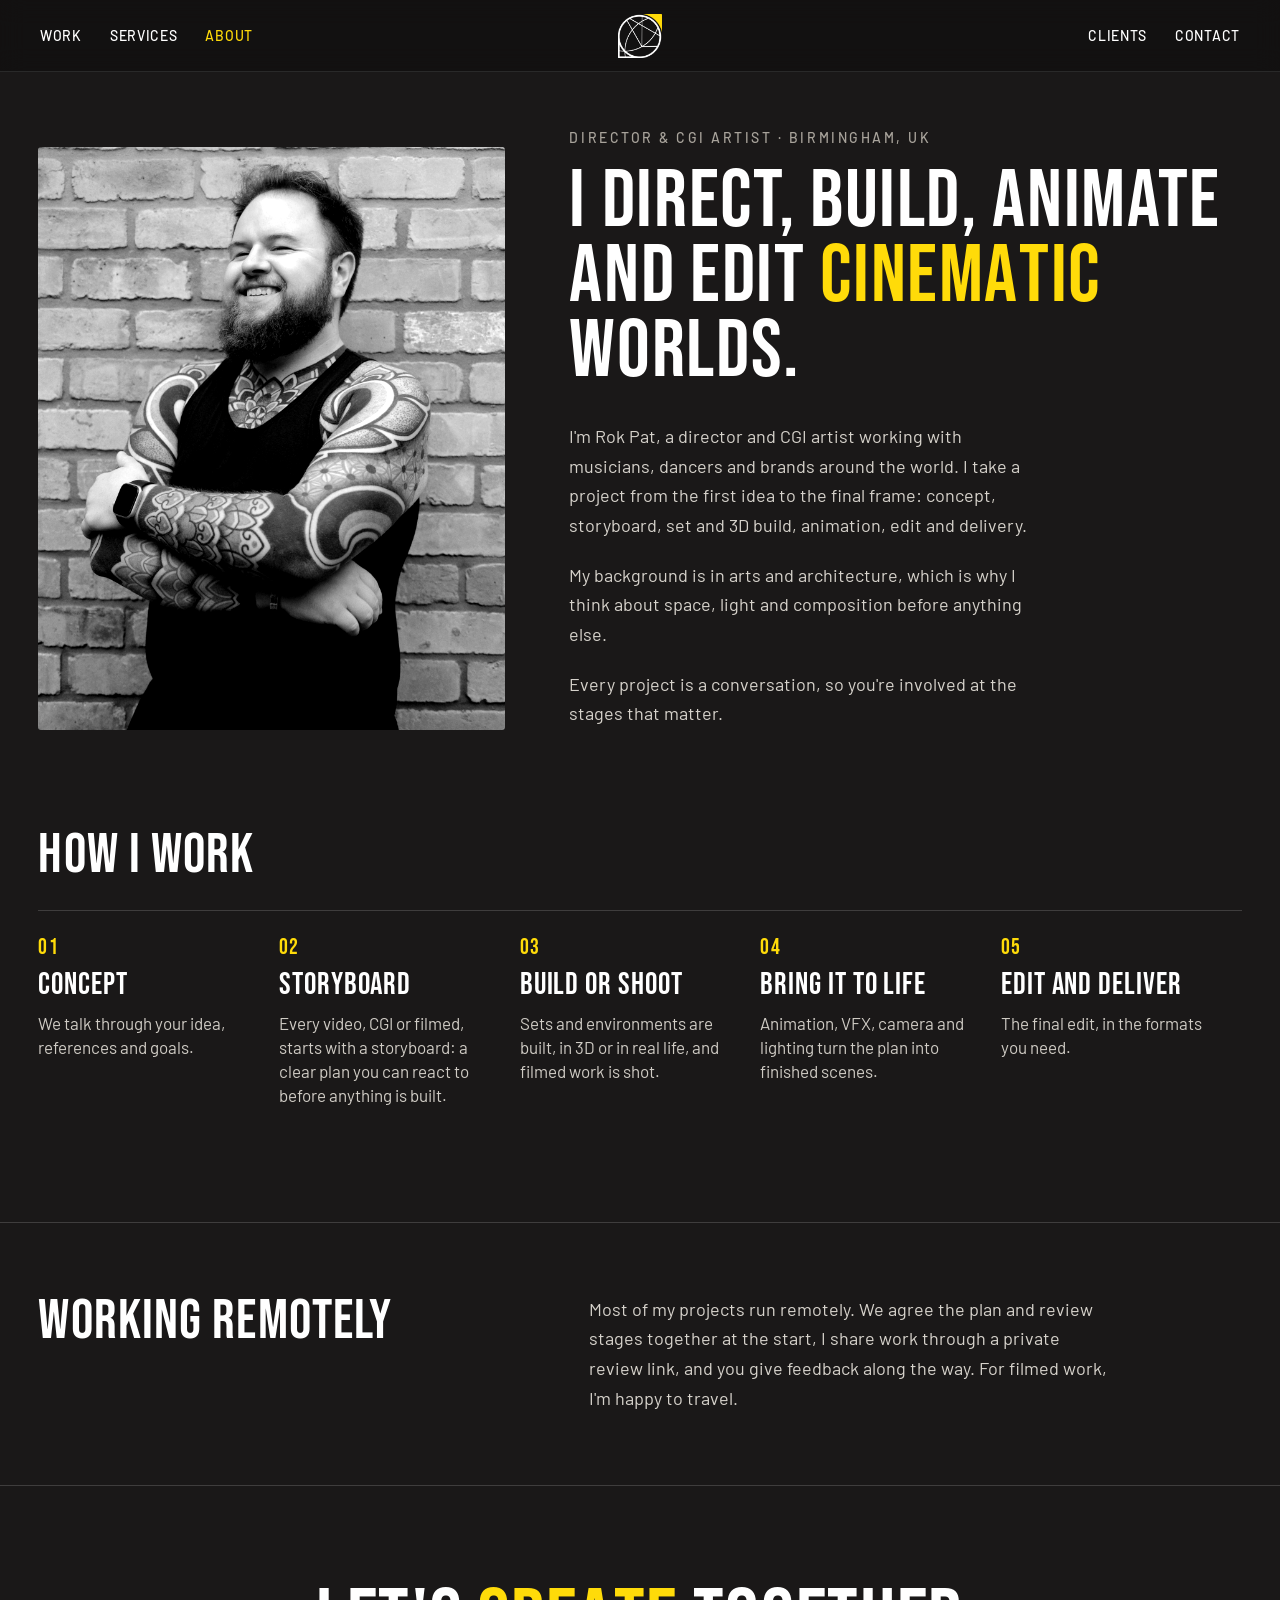
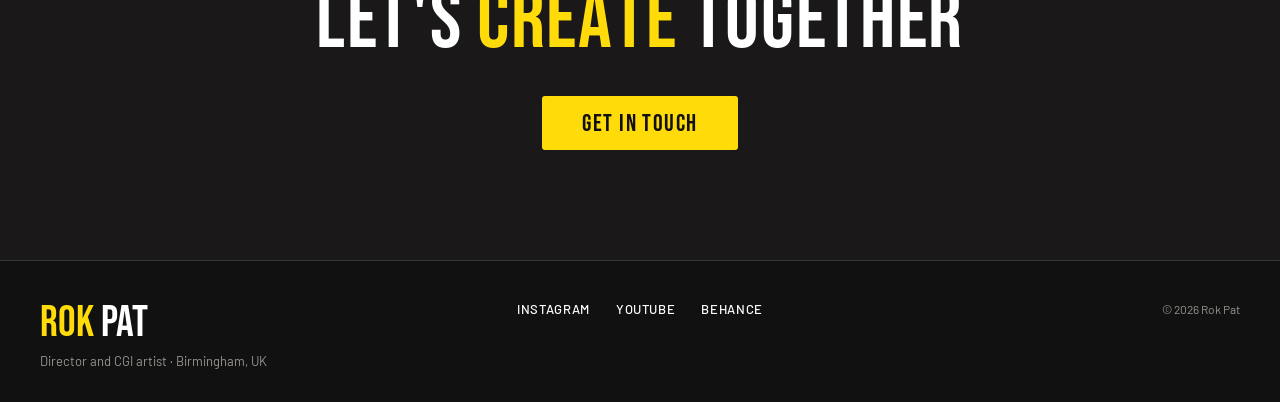
==== commit aaa8c417: "Restore the November 7 About and testimonial layouts" ====
--- a/about.html
+++ b/about.html
@@ -21,9 +21,9 @@
   <link rel="preconnect" href="https://fonts.gstatic.com" crossorigin>
   <link href="https://fonts.googleapis.com/css2?family=Bebas+Neue&family=Barlow:wght@400;500;600&display=swap" rel="stylesheet">
   <link rel="stylesheet" href="style.css" />
-  <link rel="stylesheet" href="about.css?v=20261108-scale" />
+  <link rel="stylesheet" href="about.css?v=20261108-restore" />
   <link rel="stylesheet" href="desktop.css?v=20261107-desktop" />
-  <link rel="stylesheet" href="mobile.css?v=20261108-phone" media="(max-width:767px)" />
+  <link rel="stylesheet" href="mobile.css?v=20261108-restore" media="(max-width:767px)" />
 </head>
 <body class="about-page">
   <header class="site-header about-header">
@@ -55,64 +55,34 @@
       <figure class="about-portrait" aria-label="Portrait of Rok Pat">
         <img src="assets/rok-pat-artist.jpg" width="1500" height="2020" alt="Rok Pat standing with crossed arms against a brick wall" />
       </figure>
-      <div class="about-content">
-        <header class="about-copy">
-          <p class="about-eyebrow">Director &amp; CGI Artist · Birmingham, UK</p>
-          <h1>I direct, build, animate and edit <em>cinematic</em> worlds.</h1>
-        </header>
-        <div class="about-bio">
-          <p>I'm Rok Pat, a director and CGI artist working with musicians, dancers and brands around the world. I take a project from the first idea to the final frame: concept, storyboard, set and 3D build, animation, edit and delivery.</p>
-          <p>My background is in arts and architecture, which is why I think about space, light and composition before anything else.</p>
-          <p>Every project is a conversation, so you're involved at the stages that matter.</p>
-        </div>
-        <section class="about-remote" aria-labelledby="about-remote-title">
-          <h2 id="about-remote-title">Working remotely</h2>
-          <p>Most of my projects run remotely. We agree the plan and review stages together at the start, I share work through a private review link, and you give feedback along the way. For filmed work, I'm happy to travel.</p>
-        </section>
+      <div class="about-copy">
+        <p class="about-eyebrow">Director &amp; CGI Artist · Birmingham, UK</p>
+        <h1>I direct, build, animate and edit <em>cinematic</em> worlds.</h1>
+        <p>I'm Rok Pat, a director and CGI artist working with musicians, dancers and brands around the world. I take a project from the first idea to the final frame: concept, storyboard, set and 3D build, animation, edit and delivery.</p>
+        <p>My background is in arts and architecture, which is why I think about space, light and composition before anything else.</p>
+        <p>Every project is a conversation, so you're involved at the stages that matter.</p>
       </div>
+    </section>
 
-      <section class="about-process" aria-labelledby="about-process-title">
-        <h2 id="about-process-title">How I work</h2>
-        <ol class="process-steps" role="list">
-          <li class="process-step" aria-labelledby="process-concept">
-            <div class="process-card">
-              <h3 class="process-front" id="process-concept"><span>Concept</span></h3>
-              <p class="process-back" id="process-concept-detail">We talk through your idea, references and goals.</p>
-            </div>
-          </li>
-          <li class="process-step" aria-labelledby="process-storyboard">
-            <div class="process-card">
-              <h3 class="process-front" id="process-storyboard"><span>Storyboard</span></h3>
-              <p class="process-back" id="process-storyboard-detail">We map out the story before anything is built.</p>
-            </div>
-          </li>
-          <li class="process-step" aria-labelledby="process-build">
-            <div class="process-card">
-              <h3 class="process-front" id="process-build"><span>Build or shoot</span></h3>
-              <p class="process-back" id="process-build-detail">I build sets in 3D or in real life and shoot the footage.</p>
-            </div>
-          </li>
-          <li class="process-step" aria-labelledby="process-animation">
-            <div class="process-card">
-              <h3 class="process-front" id="process-animation"><span>Bring it to life</span></h3>
-              <p class="process-back" id="process-animation-detail">I add animation, VFX, camera and lighting.</p>
-            </div>
-          </li>
-          <li class="process-step" aria-labelledby="process-delivery">
-            <div class="process-card">
-              <h3 class="process-front" id="process-delivery"><span>Edit and deliver</span></h3>
-              <p class="process-back" id="process-delivery-detail">I make the final edit in the formats you need.</p>
-            </div>
-          </li>
-        </ol>
-      </section>
+    <section class="about-process">
+      <h2>How I work</h2>
+      <div class="process-steps">
+        <article><span>01</span><h3>Concept</h3><p>We talk through your idea, references and goals.</p></article>
+        <article><span>02</span><h3>Storyboard</h3><p>Every video, CGI or filmed, starts with a storyboard: a clear plan you can react to before anything is built.</p></article>
+        <article><span>03</span><h3>Build or shoot</h3><p>Sets and environments are built, in 3D or in real life, and filmed work is shot.</p></article>
+        <article><span>04</span><h3>Bring it to life</h3><p>Animation, VFX, camera and lighting turn the plan into finished scenes.</p></article>
+        <article><span>05</span><h3>Edit and deliver</h3><p>The final edit, in the formats you need.</p></article>
+      </div>
+    </section>
 
-      <a class="about-cta" href="contact.html" aria-label="Get in touch. Let's create together">
-        <span class="about-cta-turn" aria-hidden="true">
-          <span class="about-cta-face about-cta-front">Get in touch <span>→</span></span>
-          <span class="about-cta-face about-cta-back">Let's create together <span>→</span></span>
-        </span>
-      </a>
+    <section class="about-remote">
+      <h2>Working remotely</h2>
+      <p>Most of my projects run remotely. We agree the plan and review stages together at the start, I share work through a private review link, and you give feedback along the way. For filmed work, I'm happy to travel.</p>
+    </section>
+
+    <section class="about-cta">
+      <h2>Let's <em>Create</em> Together</h2>
+      <a href="contact.html">Get in touch</a>
     </section>
   </main>
 
@@ -123,6 +93,5 @@
   </footer>
 
   <script src="site.js?v=20261108-nav"></script>
-  <script src="mobile.js?v=20261108-rok"></script>
 </body>
 </html>
--- a/about.css
+++ b/about.css
@@ -40,22 +40,21 @@
 .about-page .mobile-menu{background:#151414;color:#fff}
 .about-intro{
   display:grid;
+  grid-template-columns:minmax(260px,.82fr) 1.18fr;
+  gap:clamp(32px,5vw,96px);
   align-items:center;
+  min-height:calc(100svh - 72px);
+  padding:calc(72px + 56px) clamp(20px,3vw,72px) 80px;
 }
 .about-portrait{
   margin:0;
   position:relative;
-  aspect-ratio:1500/2020;
+  aspect-ratio:4/5;
   overflow:hidden;
   border-radius:3px;
   background:#111;
 }
 .about-portrait img{width:100%;height:100%;object-fit:cover;filter:saturate(.85) contrast(1.04)}
-.about-content{
-  min-width:0;
-  display:grid;
-  gap:clamp(16px,2.4vw,32px);
-}
 .about-eyebrow{
   margin:0 0 16px;
   color:var(--muted);
@@ -70,89 +69,76 @@
   letter-spacing:.02em;
   text-transform:uppercase;
 }
-.about-copy h1 em{font-style:normal;color:var(--yellow)}
-.about-bio p,.about-remote p{
-  max-width:52ch;
+.about-copy h1 em,.about-cta em{font-style:normal;color:var(--yellow)}
+.about-copy p:not(.about-eyebrow){
+  max-width:46ch;
   margin:0 0 20px;
   color:#d6d2cb;
   font:400 clamp(18px,1.3vw,25px)/1.65 var(--barlow);
 }
-.about-bio p:last-child,.about-remote p{margin-bottom:0}
+.about-process{padding:0 clamp(20px,3vw,72px) 80px}
 .about-process h2,.about-remote h2{
-  margin:0 0 10px;
-  font:400 clamp(26px,4dvh,44px)/1 var(--bebas);
+  margin:0 0 28px;
+  font:400 56px/.95 var(--bebas);
   letter-spacing:.02em;
   text-transform:uppercase;
 }
 .process-steps{
-  --step-gap:clamp(8px,1.2vw,18px);
   display:grid;
-  grid-template-columns:repeat(auto-fit,minmax(min(100%,140px),1fr));
-  gap:var(--step-gap);
-  margin:0;
-  padding:0;
-  list-style:none;
+  grid-template-columns:repeat(5,1fr);
+  border-top:1px solid var(--line);
 }
-.process-step{min-width:0;border-radius:4px}
-.process-card{padding:12px;background:#242121;border:1px solid var(--line);border-radius:inherit}
-.process-front{
-  margin:0 0 6px;
-  font:400 clamp(18px,1.9vw,30px)/1 var(--bebas);
-  letter-spacing:.025em;
+.process-steps article{padding:26px 22px 34px 0}
+.process-steps span{
+  color:var(--yellow);
+  font:400 22px/1 var(--bebas);
+  letter-spacing:.06em;
+}
+.process-steps h3{
+  margin:10px 0 12px;
+  font:400 clamp(30px,2.4vw,54px)/1 var(--bebas);
+  letter-spacing:.03em;
   text-transform:uppercase;
 }
-.process-back{
+.process-steps p{max-width:28ch;margin:0;color:#cfcbc4;font-size:17px}
+.about-remote{
+  display:grid;
+  grid-template-columns:1fr 1.3fr;
+  gap:48px;
+  align-items:start;
+  padding:72px clamp(20px,3vw,72px);
+  border-top:1px solid var(--line);
+}
+.about-remote h2{margin:0}
+.about-remote p{
+  max-width:52ch;
   margin:0;
   color:#d6d2cb;
-  font:500 clamp(12px,1.15vw,16px)/1.24 var(--barlow);
+  font:400 clamp(18px,1.3vw,25px)/1.65 var(--barlow);
 }
 .about-cta{
-  justify-self:end;
-  width:min(100%,clamp(224px,21vw,310px));
-  display:block;
-  border-radius:4px;
-  perspective:800px;
+  text-align:center;
+  padding:96px clamp(20px,3vw,72px) 110px;
+  border-top:1px solid var(--line);
 }
-.about-cta-turn{
-  display:grid;
-  min-height:clamp(72px,7vw,104px);
-  transform-style:preserve-3d;
-}
-.about-cta-face{
-  grid-area:1/1;
-  display:flex;
-  align-items:center;
-  justify-content:space-between;
-  gap:10px;
-  padding:14px clamp(14px,1.6vw,24px);
-  border:1px solid var(--yellow);
-  border-radius:4px;
-  backface-visibility:hidden;
-  font:400 clamp(24px,2.2vw,36px)/1 var(--bebas);
-  letter-spacing:.035em;
+.about-cta h2{
+  margin:0 0 34px;
+  font:400 84px/.95 var(--bebas);
+  letter-spacing:.02em;
   text-transform:uppercase;
 }
-.about-cta-front{
+.about-cta a{
+  display:inline-block;
+  border-radius:3px;
   background:var(--yellow);
   color:#111;
+  padding:16px 40px 14px;
+  font:400 clamp(24px,1.8vw,38px)/1 var(--bebas);
+  letter-spacing:.06em;
+  text-transform:uppercase;
+  transition:background .25s ease,transform .25s ease;
 }
-.about-cta-back{
-  background:#242121;
-  color:#fff;
-  transform:rotateY(180deg);
-}
-.about-cta-face > span{font:500 .78em/1 var(--barlow)}
-.about-cta:focus-visible{outline:2px solid var(--yellow);outline-offset:5px}
-.about-cta:is(:hover,:focus-visible) .about-cta-front{background:#fff;border-color:#fff}
-@media(min-width:768px) and (prefers-reduced-motion:no-preference){
-  .about-cta-turn{animation:about-cta-flip 5.4s cubic-bezier(.35,.08,.24,1) infinite}
-  .about-cta:is(:hover,:focus-visible) .about-cta-turn{animation:none}
-}
-@keyframes about-cta-flip{
-  0%,40%{transform:rotateY(0)}
-  50%,90%{transform:rotateY(180deg)}
-  100%{transform:rotateY(360deg)}
-}
+.about-cta a:hover{background:#fff;transform:translateY(-3px)}
 .about-footer{
   display:grid;
   grid-template-columns:1fr auto 1fr;
@@ -170,83 +156,12 @@
 .about-footer a{font:500 13px/1.3 var(--barlow);letter-spacing:.05em;text-transform:uppercase}
 .about-footer a:hover{color:var(--yellow)}
 .about-footer>span{text-align:right;color:#99948e;font:400 12px/1.4 var(--barlow)}
-@media(min-width:768px){
-  .about-intro{
-    --intro-top:calc(72px + clamp(10px,1.8dvh,24px));
-    --intro-bottom:clamp(20px,3dvh,40px);
-    --intro-gap:clamp(14px,2.5dvh,34px);
-    --step-size:clamp(100px,16dvh,164px);
-    --process-title:clamp(24px,3.8dvh,44px);
-    --portrait-max:32vw;
-    --portrait-room:calc(100dvh - var(--intro-top) - var(--intro-bottom) - var(--intro-gap) - var(--step-size) - var(--process-title) - 10px);
-    grid-template-columns:min(var(--portrait-max),max(120px,calc(var(--portrait-room) * 1500 / 2020))) minmax(0,1fr) clamp(168px,19vw,310px);
-    grid-template-rows:1fr auto;
-    grid-template-areas:"portrait info info" "process process contact";
-    gap:var(--intro-gap) clamp(20px,3vw,72px);
-    min-height:100dvh;
-    padding:var(--intro-top) clamp(20px,3vw,72px) var(--intro-bottom);
-  }
-  .about-portrait{grid-area:portrait}
-  .about-content{
-    --copy-gap:clamp(10px,1.8dvh,24px);
-    grid-area:info;
-    align-self:stretch;
-    align-items:start;
-    /* Give the space between the bio and remote note a share of the spare height. */
-    grid-template-rows:minmax(0,1fr) auto auto minmax(0,.55fr) auto minmax(0,1fr);
-    gap:0;
-  }
-  .about-copy{grid-row:2;margin-bottom:var(--copy-gap)}
-  .about-bio{grid-row:3}
-  .about-eyebrow{
-    margin-bottom:clamp(6px,1.25dvh,14px);
-    font-size:clamp(10px,1.5dvh,14px);
-  }
-  .about-copy h1{
-    max-width:1280px;
-    margin-bottom:0;
-    font-size:clamp(34px,min(5.45vw,8.8dvh),110px);
-  }
-  .about-bio p,.about-remote p{
-    max-width:76ch;
-    font-size:clamp(14px,min(1.32vw,2.2dvh),23px);
-    line-height:1.38;
-  }
-  .about-bio p:not(:last-child){margin-bottom:clamp(6px,1.25dvh,16px)}
-  .about-remote{
-    grid-row:5;
-    justify-self:start;
-    margin-top:var(--copy-gap);
-    padding-top:clamp(6px,1.15dvh,15px);
-    border-top:1px solid var(--line);
-  }
-  .about-remote h2{
-    margin-bottom:clamp(5px,.85dvh,10px);
-    font-size:clamp(20px,3.4dvh,39px);
-  }
-  .about-process{
-    grid-area:process;
-    min-width:0;
-  }
-  .about-process h2{font-size:var(--process-title)}
-  .process-steps{grid-template-columns:repeat(5,minmax(0,1fr))}
-  .process-card{height:100%;padding:clamp(8px,1vw,16px)}
-  .process-back{line-height:1.36}
-  .about-cta{grid-area:contact;align-self:end;width:100%}
-  .about-cta-turn{min-height:clamp(56px,9.5dvh,96px)}
-  .about-cta-face{
-    padding-block:clamp(8px,1.4dvh,14px);
-    font-size:clamp(21px,min(2.1vw,4.5dvh),34px);
-  }
+@media(min-width:1600px){
+  .about-copy h1,.about-cta h2{font-size:116px}
+  .about-process h2,.about-remote h2{font-size:76px}
 }
-@media(min-width:768px) and (max-height:720px){
-  .about-content{--copy-gap:8px}
-  .about-copy h1{font-size:clamp(34px,min(5.2vw,8.4dvh),110px)}
-  .about-bio p,.about-remote p{max-width:72ch;line-height:1.34}
-}
-@media(min-width:768px) and (max-width:1000px) and (max-height:700px){
-  .about-intro{--portrait-max:24vw}
-}
+@media(max-width:1100px){.about-copy h1{font-size:66px}}
+@media(max-width:1000px){.process-steps{grid-template-columns:repeat(2,1fr)}}
 @media(max-width:767px){
   .about-page .site-header.about-header{display:grid;grid-template-columns:1fr auto;align-items:center;height:64px;padding:0 12px}
   .about-nav{display:block;height:auto;width:max-content}
@@ -257,7 +172,16 @@
   .about-portrait{aspect-ratio:4/3}
   .about-portrait img{object-position:center top}
   .about-copy h1{font-size:52px}
+  .about-process h2,.about-remote h2{font-size:40px}
+  .about-cta h2{font-size:54px}
+  .about-process{padding:0 16px 64px}
+  .process-steps,.about-remote{grid-template-columns:1fr}
+  .about-remote{gap:28px;padding:48px 16px}
+  .about-cta{padding:72px 16px 84px}
   .about-footer{grid-template-columns:1fr;gap:22px;padding:32px 17px}
   .about-footer nav{flex-wrap:wrap}
   .about-footer>span{text-align:left}
 }
+@media(prefers-reduced-motion:reduce){
+  .about-cta a{transition:none}
+}
--- a/desktop.css
+++ b/desktop.css
@@ -137,55 +137,64 @@
   .logo-window.is-looping{scroll-snap-type:none;scroll-behavior:auto}
   .logo-window.is-looping .logo-track{min-width:0;justify-content:flex-start}
   .home-page .testimonial-carousel{padding-top:clamp(14px,4dvh,54px)}
-  .home-page .testimonial-stage{
-    min-height:clamp(260px,46dvh,520px);
-    padding:0 0 50px;
-  }
   .home-page .testimonial-card{
     position:absolute;
     top:0;
-    bottom:48px;
+    height:100%;
     width:18%;
-    padding:clamp(12px,2.4dvh,26px);
+    padding:clamp(14px,2.5dvh,26px);
+    overflow:hidden;
+    background:#1e1d1d;
+    transition:left .5s var(--ease),width .5s var(--ease),opacity .35s ease,background .35s ease,visibility .35s;
   }
   .home-page .testimonial-card.is-center{
     position:relative;
     left:20%;
     width:60%;
-    min-height:clamp(210px,37dvh,440px);
-    bottom:auto;
+    height:auto;
+    min-height:clamp(200px,37dvh,440px);
+    background:#232121;
     display:flex;
     flex-direction:column;
   }
-  .home-page .testimonial-card.is-left{left:0}
-  .home-page .testimonial-card.is-right{right:0}
-  .home-page .testimonial-card.is-hidden{display:none}
-  .home-page .testimonial-card:not(.is-center){opacity:.62;cursor:pointer}
+  .home-page .testimonial-card.is-left{left:0;opacity:.62;cursor:pointer}
+  .home-page .testimonial-card.is-right{left:82%;opacity:.62;cursor:pointer}
+  .home-page .testimonial-card.is-hidden{left:82%;opacity:0;visibility:hidden;pointer-events:none}
+  .home-page .testimonial-card h3{line-height:1.03}
   .home-page .testimonial-card:not(.is-center) h3{font-size:clamp(18px,1.75vw,27px)}
   .home-page .testimonial-card:not(.is-center) :is(.testimonial-full,footer span){display:none}
-  .home-page .testimonial-card.is-center h3{font-size:clamp(24px,min(3.1vw,5dvh),44px)}
-  .home-page .testimonial-full{margin-top:clamp(8px,2dvh,22px);font-size:clamp(14px,2dvh,17px)}
-  .home-page .testimonial-card footer{inset:auto 12px 16px}
+  .home-page .testimonial-card.is-center h3{font-size:clamp(27px,min(3.1vw,5dvh),50px)}
+  .home-page .testimonial-full{margin-top:clamp(8px,2dvh,22px);font-size:clamp(14px,2.1dvh,17px)}
   .home-page .testimonial-card.is-center footer{position:static;margin-top:auto}
-  .home-page .testimonial-arrow{width:44px;height:48px;top:50%}
-  .home-page .testimonial-count{display:flex;align-items:center;gap:12px;bottom:8px;white-space:nowrap}
   .testimonial-toggle{
-    min-height:32px;
-    padding:3px 10px;
-    border:1px solid var(--brand-line);
-    border-radius:4px;
+    position:relative;
+    padding:0;
+    border:0;
     background:none;
-    color:#fff;
-  }
-  .testimonial-toggle:is(:hover,:focus-visible){color:var(--brand-yellow)}
+    color:inherit;
+    font:inherit;
+    white-space:nowrap;
+  }
+  .testimonial-toggle:not(:disabled)::after{content:"";position:absolute;inset:-12px}
+  .testimonial-toggle:disabled{cursor:default}
+  .testimonial-toggle:not(:disabled):is(:hover,:focus-visible){color:var(--brand-yellow)}
   .home-page .home-cta h2{font-size:clamp(57px,min(8vw,13dvh),112px)}
   .contact-stage{padding-block:clamp(72px,15dvh,180px) clamp(64px,13dvh,160px)}
 }
 
+@media (min-width:768px) and (max-width:1100px){
+  .home-page .testimonial-card.is-center{left:15%;width:70%}
+  .home-page .testimonial-card:is(.is-left,.is-right,.is-hidden){width:13%}
+  .home-page .testimonial-card:is(.is-right,.is-hidden){left:87%}
+}
+
 @media (min-width:768px) and (max-height:700px){
   .home-page .featured-item{padding-block:8px}
+  .home-page .testimonial-card footer{padding-top:7px}
+  .home-page .testimonial-full p{margin-bottom:8px}
 }
 
 @media (prefers-reduced-motion:reduce){
   html:has(.home-page){scroll-snap-type:none}
-}
+  .home-page .testimonial-card{transition:none}
+}
--- a/mobile.css
+++ b/mobile.css
@@ -130,43 +130,7 @@
 .work-card h2{font-size:clamp(27px,7vw,36px)}
 .work-card p{font-size:14px}
 
-.about-intro{
-  gap:26px;
-  padding:calc(var(--header) + 16px) var(--phone-gutter) 44px;
-}
-.about-portrait{aspect-ratio:5 / 4}
-.about-portrait img{object-position:center 20%}
-.about-content{gap:18px}
-.about-eyebrow,.contact-overline{font-size:12px;letter-spacing:.12em}
-.about-copy h1{margin:0;font-size:clamp(38px,10.5vw,62px)}
-.about-bio p,.about-remote p{font-size:16px;line-height:1.55}
-.about-bio p{margin-bottom:12px}
-.about-remote{border-top:1px solid var(--line);padding-top:16px}
-.process-steps{grid-template-columns:1fr}
-.process-front{font-size:24px}
-.process-back{font-size:15px;line-height:1.4}
-.is-phone-accordion .process-card{padding:0}
-.is-phone-accordion .process-front{margin:0}
-.is-phone-accordion .process-back{padding:0 13px 13px}
-.phone-process-toggle{
-  display:flex;
-  align-items:center;
-  justify-content:space-between;
-  gap:12px;
-  width:100%;
-  min-height:48px;
-  padding:8px 13px;
-  border:0;
-  background:none;
-  color:inherit;
-  font:inherit;
-  text-align:left;
-  text-transform:inherit;
-}
-.phone-process-toggle[aria-expanded="true"]{color:var(--yellow)}
-.phone-process-icon{color:var(--yellow)}
-.about-cta{width:100%;max-width:360px;justify-self:start}
-
+.contact-overline{font-size:12px;letter-spacing:.12em}
 .contact-hero{
   min-height:0;
   padding:calc(var(--header) + clamp(28px,7svh,64px)) var(--phone-gutter) 30px;
